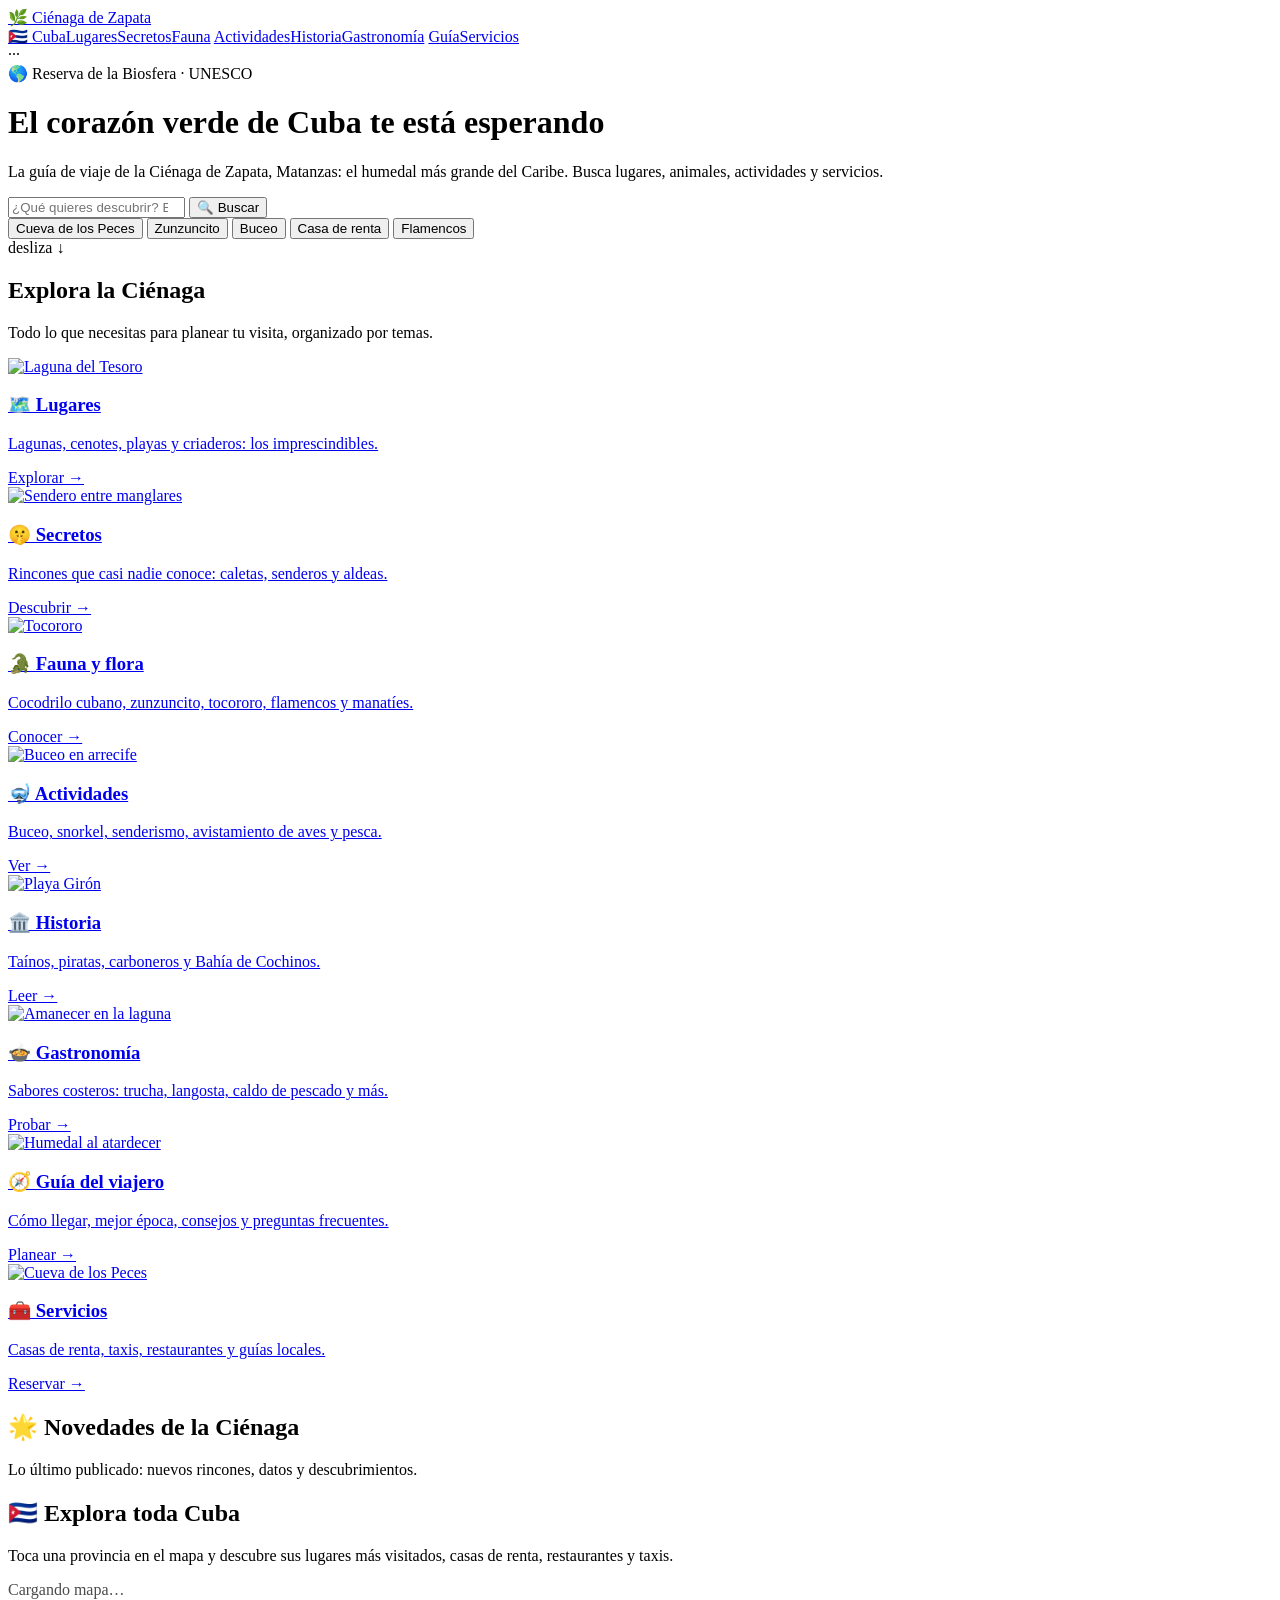
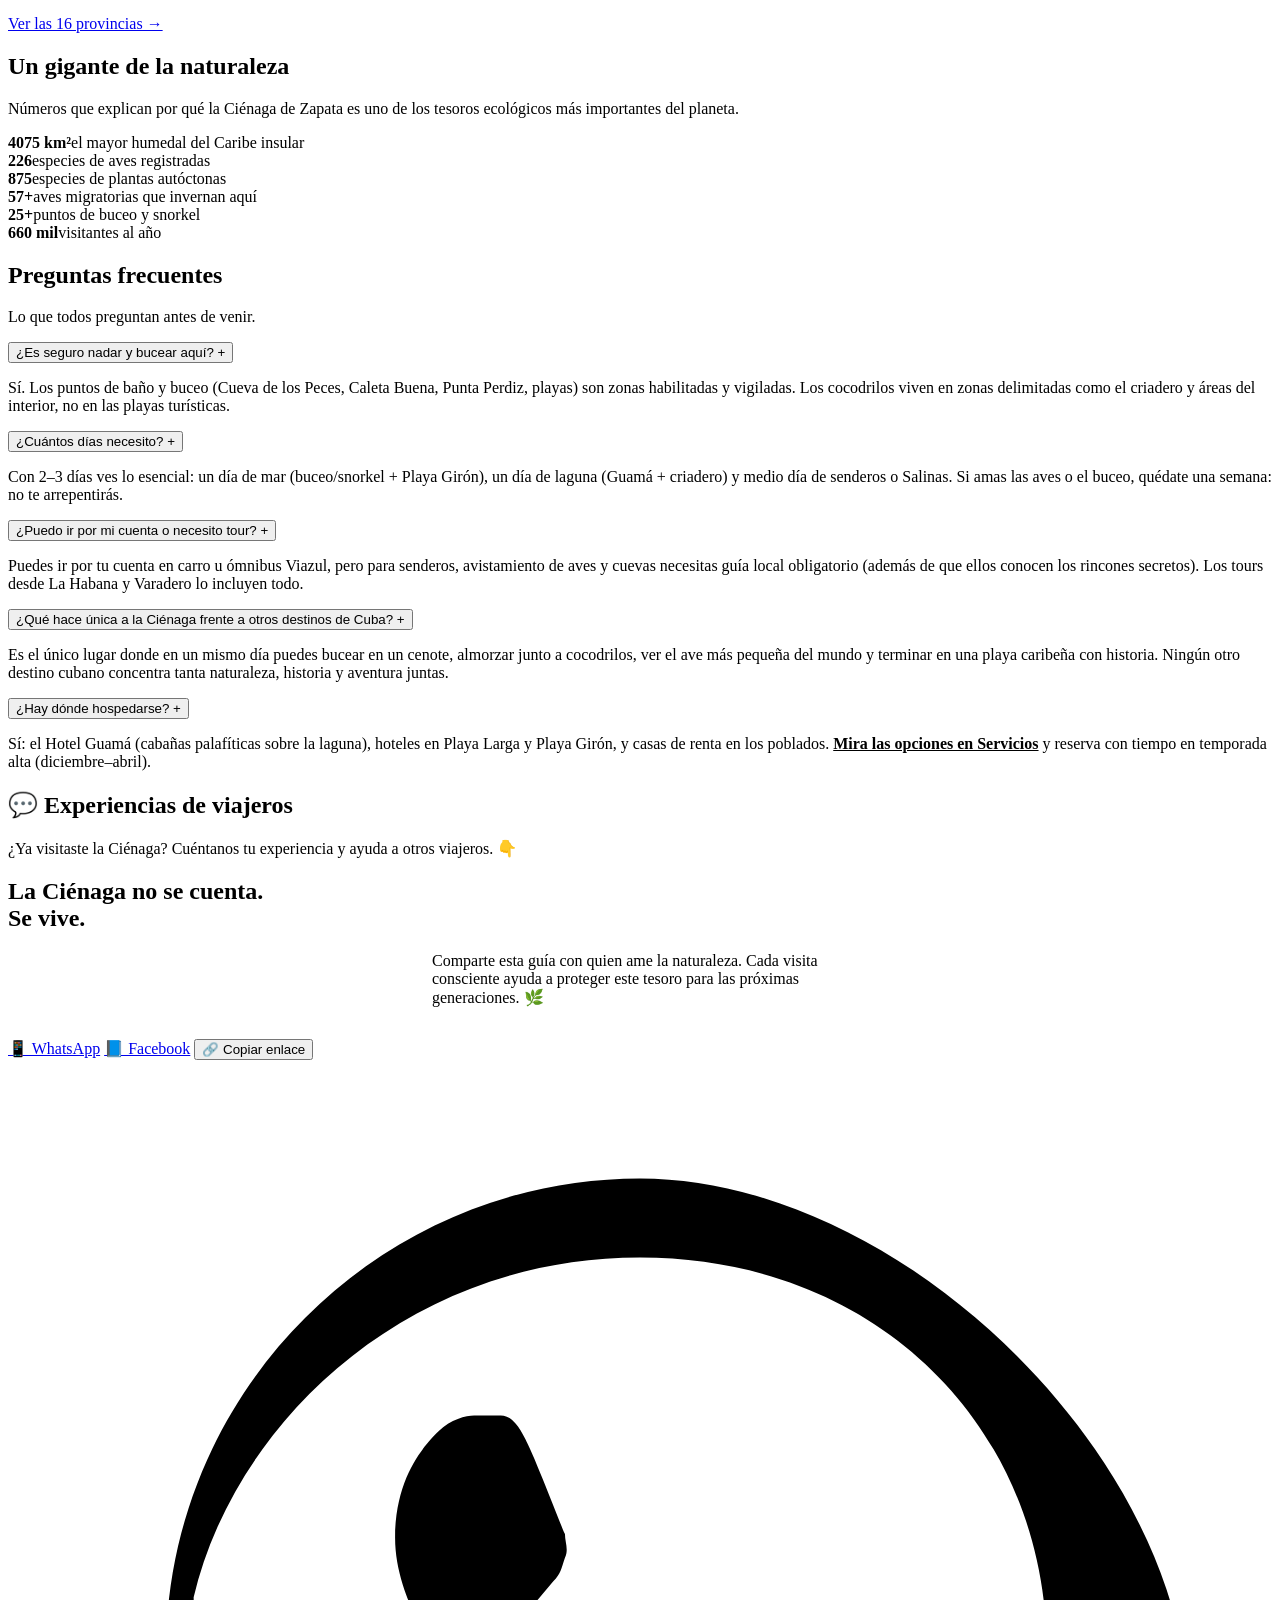
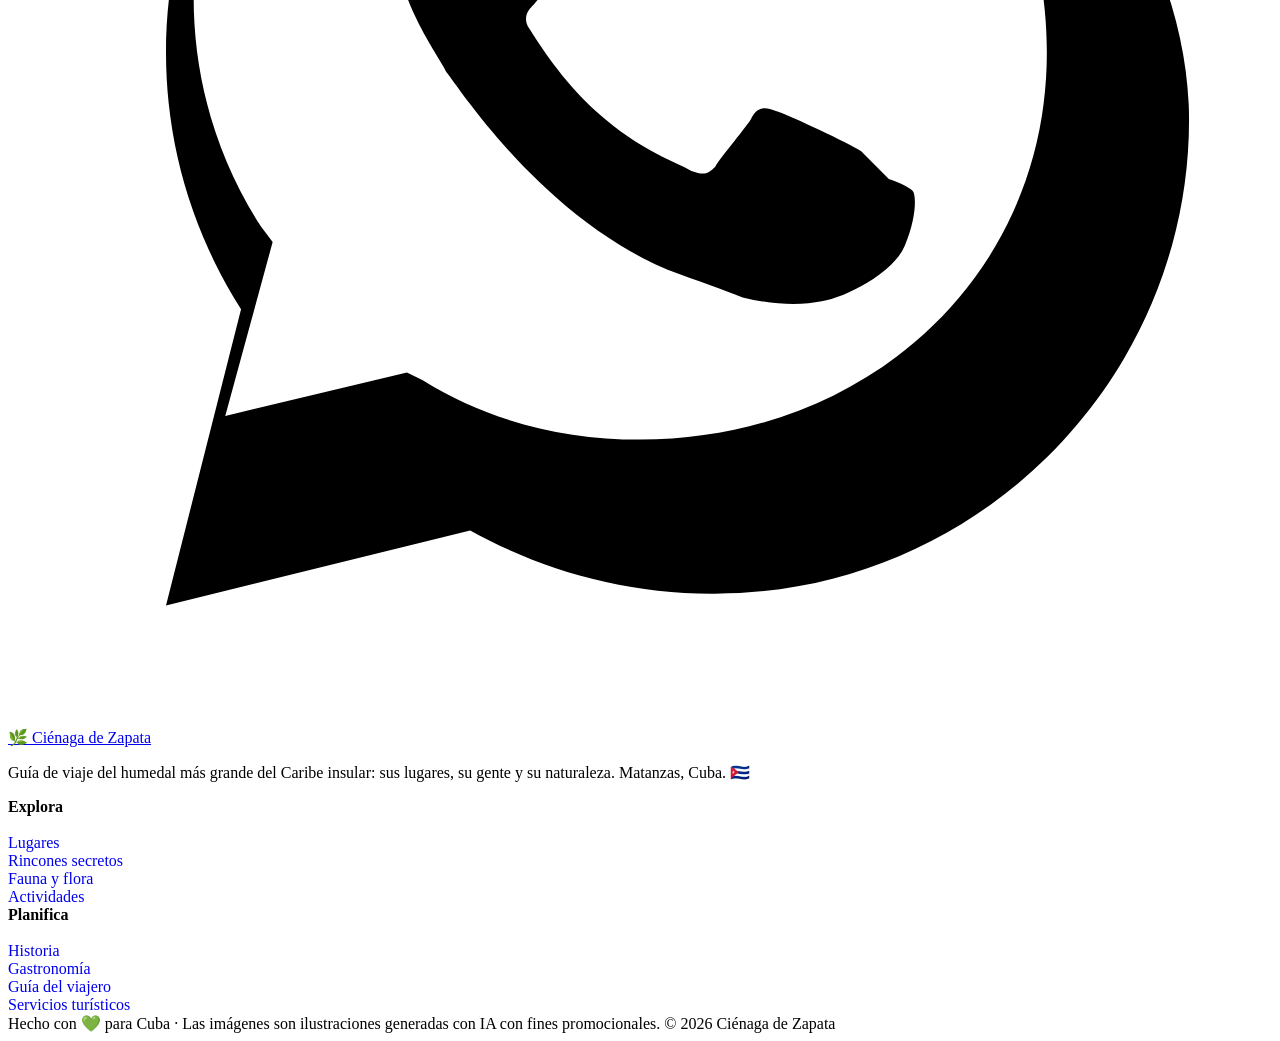
==== index.html @ f7661b3e "Favicon del sitio" ====
<!DOCTYPE html>
<html lang="es">
<head>
<meta charset="UTF-8">
<meta name="viewport" content="width=device-width, initial-scale=1.0">
<title>Ciénaga de Zapata · El corazón verde de Cuba</title>
<meta name="description" content="Guía de viaje de la Ciénaga de Zapata en Matanzas, Cuba: el humedal más grande del Caribe. Lugares, secretos, fauna, actividades, historia, gastronomía y servicios turísticos.">
<meta property="og:title" content="Ciénaga de Zapata · El corazón verde de Cuba 🌿">
<meta property="og:description" content="El humedal más grande del Caribe te espera: cenotes cristalinos, cocodrilos, el ave más pequeña del mundo y rincones que casi nadie conoce.">
<meta property="og:image" content="https://roygarcialeonardo.github.io/cienaga-de-zapata/img/hero-humedal.webp">
<meta property="og:url" content="https://roygarcialeonardo.github.io/cienaga-de-zapata/">
<meta property="og:type" content="website">
<meta name="twitter:card" content="summary_large_image">
<script type="application/ld+json">
{"@context":"https://schema.org","@type":"TouristDestination","name":"Ciénaga de Zapata","description":"El humedal más grande del Caribe insular, Reserva de la Biosfera UNESCO en Matanzas, Cuba.","address":{"@type":"PostalAddress","addressRegion":"Matanzas","addressCountry":"CU"}}
</script>
<link rel="preconnect" href="https://fonts.googleapis.com">
<link rel="preconnect" href="https://fonts.gstatic.com" crossorigin>
<link href="https://fonts.googleapis.com/css2?family=Bricolage+Grotesque:opsz,wght@12..96,300..800&family=Outfit:wght@300..800&display=swap" rel="stylesheet">
<link rel="stylesheet" href="estilos.css">
<link rel="manifest" href="manifest.json">
<meta name="theme-color" content="#00aa6c">
<link rel="apple-touch-icon" href="img/apple-touch-icon.png">

<link rel="icon" type="image/svg+xml" href="favicon.svg">
</head>
<body>
<nav>
  <div class="nav-in">
    <a class="logo" href="#inicio"><span class="mark">🌿</span> Ciénaga de Zapata</a>
    <div class="nav-links">
      <a href="provincias.html">🇨🇺 Cuba</a><a href="lugares.html">Lugares</a><a href="secretos.html">Secretos</a><a href="fauna-flora.html">Fauna</a>
      <a href="actividades.html">Actividades</a><a href="historia.html">Historia</a><a href="gastronomia.html">Gastronomía</a>
      <a href="guia.html">Guía</a><a href="servicios.html">Servicios</a>
    </div>
    <span id="connBadge" class="conn-badge" title="Estado de la conexión"><span id="connDot" class="conn-dot"></span><span id="connText">···</span></span>
  </div>
</nav>

<header class="hero" id="inicio">
  <div class="wrap hero-in">
    <span class="kicker rv">🌎 Reserva de la Biosfera · UNESCO</span>
    <h1 class="rv rv-d1">El corazón <span class="grad">verde</span> de Cuba te está esperando</h1>
    <p class="lead rv rv-d2">La guía de viaje de la Ciénaga de Zapata, Matanzas: el humedal más grande del Caribe. Busca lugares, animales, actividades y servicios.</p>
    <div class="home-buscar rv rv-d3">
      <input type="search" id="homeBuscar" placeholder="¿Qué quieres descubrir? Ej: cocodrilo, buceo, casa de renta…" aria-label="Buscar en la guía">
      <button type="button" id="homeBuscarBtn">🔍 Buscar</button>
    </div>
    <div class="home-hints rv rv-d3">
      <button type="button">Cueva de los Peces</button>
      <button type="button">Zunzuncito</button>
      <button type="button">Buceo</button>
      <button type="button">Casa de renta</button>
      <button type="button">Flamencos</button>
    </div>
    <div id="homeResultados"></div>
  </div>
  <span class="scroll-hint">desliza ↓</span>
</header>

<section class="categorias" id="explora">
  <div class="wrap">
    <h2 class="sec-title rv">Explora la <span class="grad">Ciénaga</span></h2>
    <p class="sec-sub rv">Todo lo que necesitas para planear tu visita, organizado por temas.</p>
    <div class="cat-grid">
      <a class="cat-card rv" href="lugares.html">
        <div class="ph"><img src="img/laguna-guama.webp" alt="Laguna del Tesoro" loading="lazy"></div>
        <div class="body"><h3>🗺️ Lugares</h3><p>Lagunas, cenotes, playas y criaderos: los imprescindibles.</p><span class="ver">Explorar →</span></div></a>
      <a class="cat-card rv rv-d1" href="secretos.html">
        <div class="ph"><img src="img/sendero-manglar.webp" alt="Sendero entre manglares" loading="lazy"></div>
        <div class="body"><h3>🤫 Secretos</h3><p>Rincones que casi nadie conoce: caletas, senderos y aldeas.</p><span class="ver">Descubrir →</span></div></a>
      <a class="cat-card rv rv-d2" href="fauna-flora.html">
        <div class="ph"><img src="img/tocororo.webp" alt="Tocororo" loading="lazy"></div>
        <div class="body"><h3>🐊 Fauna y flora</h3><p>Cocodrilo cubano, zunzuncito, tocororo, flamencos y manatíes.</p><span class="ver">Conocer →</span></div></a>
      <a class="cat-card rv" href="actividades.html">
        <div class="ph"><img src="img/buceo-arrecife.webp" alt="Buceo en arrecife" loading="lazy"></div>
        <div class="body"><h3>🤿 Actividades</h3><p>Buceo, snorkel, senderismo, avistamiento de aves y pesca.</p><span class="ver">Ver →</span></div></a>
      <a class="cat-card rv rv-d1" href="historia.html">
        <div class="ph"><img src="img/playa-giron.webp" alt="Playa Girón" loading="lazy"></div>
        <div class="body"><h3>🏛️ Historia</h3><p>Taínos, piratas, carboneros y Bahía de Cochinos.</p><span class="ver">Leer →</span></div></a>
      <a class="cat-card rv rv-d2" href="gastronomia.html">
        <div class="ph"><img src="img/amanecer-laguna.webp" alt="Amanecer en la laguna" loading="lazy"></div>
        <div class="body"><h3>🍲 Gastronomía</h3><p>Sabores costeros: trucha, langosta, caldo de pescado y más.</p><span class="ver">Probar →</span></div></a>
      <a class="cat-card rv" href="guia.html">
        <div class="ph"><img src="img/hero-humedal.webp" alt="Humedal al atardecer" loading="lazy"></div>
        <div class="body"><h3>🧭 Guía del viajero</h3><p>Cómo llegar, mejor época, consejos y preguntas frecuentes.</p><span class="ver">Planear →</span></div></a>
      <a class="cat-card rv rv-d1" href="servicios.html">
        <div class="ph"><img src="img/cueva-peces.webp" alt="Cueva de los Peces" loading="lazy"></div>
        <div class="body"><h3>🧰 Servicios</h3><p>Casas de renta, taxis, restaurantes y guías locales.</p><span class="ver">Reservar →</span></div></a>
    </div>
  </div>
</section>

<section class="novedades">
  <div class="wrap">
    <h2 class="sec-title rv">🌟 <span class="grad">Novedades</span> de la Ciénaga</h2>
    <p class="sec-sub rv">Lo último publicado: nuevos rincones, datos y descubrimientos.</p>
    <div class="nov-grid cards" id="novedades"></div>
  </div>
</section>

<section class="home-cuba">
  <div class="wrap">
    <h2 class="sec-title rv">🇨🇺 Explora <span class="grad">toda Cuba</span></h2>
    <p class="sec-sub rv">Toca una provincia en el mapa y descubre sus lugares más visitados, casas de renta, restaurantes y taxis.</p>
    <div id="homeMapaCuba" class="cuba-mapa rv" role="img" aria-label="Mapa interactivo de Cuba"><p style="opacity:.7">Cargando mapa…</p></div>
    <div class="home-cuba-cta rv"><a class="btn btn-sol" href="provincias.html">Ver las 16 provincias →</a></div>
  </div>
</section>

<section class="stats">
  <div class="wrap">
    <h2 class="sec-title rv">Un gigante <span class="grad">de la naturaleza</span></h2>
    <p class="sec-sub rv">Números que explican por qué la Ciénaga de Zapata es uno de los tesoros ecológicos más importantes del planeta.</p>
    <div class="grid-stats">
      <div class="stat rv"><b><span class="count" data-to="4500">0</span> km²</b><span>el mayor humedal del Caribe insular</span></div>
      <div class="stat rv rv-d1"><b><span class="count" data-to="258">0</span></b><span>especies de aves registradas</span></div>
      <div class="stat rv rv-d2"><b><span class="count" data-to="1000">0</span></b><span>especies de plantas autóctonas</span></div>
      <div class="stat rv rv-d3"><b><span class="count" data-to="65">0</span>+</b><span>aves migratorias que invernan aquí</span></div>
      <div class="stat rv"><b><span class="count" data-to="30">0</span>+</b><span>puntos de buceo y snorkel</span></div>
      <div class="stat rv rv-d1"><b><span class="count" data-to="800">0</span> mil</b><span>visitantes al año</span></div>
    </div>
  </div>
</section>

<section class="faq">
  <div class="wrap">
    <h2 class="sec-title rv">Preguntas <span class="grad">frecuentes</span></h2>
    <p class="sec-sub rv">Lo que todos preguntan antes de venir.</p>
    <div class="faq-item rv"><button class="faq-q">¿Es seguro nadar y bucear aquí? <span class="plus">+</span></button>
      <div class="faq-a"><p>Sí. Los puntos de baño y buceo (Cueva de los Peces, Caleta Buena, Punta Perdiz, playas) son zonas habilitadas y vigiladas. Los cocodrilos viven en zonas delimitadas como el criadero y áreas del interior, no en las playas turísticas.</p></div></div>
    <div class="faq-item rv"><button class="faq-q">¿Cuántos días necesito? <span class="plus">+</span></button>
      <div class="faq-a"><p>Con 2–3 días ves lo esencial: un día de mar (buceo/snorkel + Playa Girón), un día de laguna (Guamá + criadero) y medio día de senderos o Salinas. Si amas las aves o el buceo, quédate una semana: no te arrepentirás.</p></div></div>
    <div class="faq-item rv"><button class="faq-q">¿Puedo ir por mi cuenta o necesito tour? <span class="plus">+</span></button>
      <div class="faq-a"><p>Puedes ir por tu cuenta en carro u ómnibus Viazul, pero para senderos, avistamiento de aves y cuevas necesitas guía local obligatorio (además de que ellos conocen los rincones secretos). Los tours desde La Habana y Varadero lo incluyen todo.</p></div></div>
    <div class="faq-item rv"><button class="faq-q">¿Qué hace única a la Ciénaga frente a otros destinos de Cuba? <span class="plus">+</span></button>
      <div class="faq-a"><p>Es el único lugar donde en un mismo día puedes bucear en un cenote, almorzar junto a cocodrilos, ver el ave más pequeña del mundo y terminar en una playa caribeña con historia. Ningún otro destino cubano concentra tanta naturaleza, historia y aventura juntas.</p></div></div>
    <div class="faq-item rv"><button class="faq-q">¿Hay dónde hospedarse? <span class="plus">+</span></button>
      <div class="faq-a"><p>Sí: el Hotel Guamá (cabañas palafíticas sobre la laguna), hoteles en Playa Larga y Playa Girón, y casas de renta en los poblados. <a href="servicios.html" style="color:var(--verde-d);font-weight:700">Mira las opciones en Servicios</a> y reserva con tiempo en temporada alta (diciembre–abril).</p></div></div>
  </div>
</section>

<section class="experiencias" id="experiencias">
  <div class="wrap">
    <h2 class="sec-title rv">💬 Experiencias de <span class="grad">viajeros</span></h2>
    <p class="sec-sub rv">¿Ya visitaste la Ciénaga? Cuéntanos tu experiencia y ayuda a otros viajeros. 👇</p>
    <div id="comments" class="rv"></div>
  </div>
</section>

<section class="cta-final">
  <div class="wrap">
    <h2 class="big rv">La Ciénaga no se cuenta.<br><span class="grad">Se vive.</span></h2>
    <p class="rv" style="color:var(--muted);max-width:52ch;margin:0 auto 2rem">Comparte esta guía con quien ame la naturaleza. Cada visita consciente ayuda a proteger este tesoro para las próximas generaciones. 🌿</p>
    <div class="share-row rv">
      <a class="share-btn share-wa" href="https://wa.me/?text=%F0%9F%8C%BF%20Descubre%20la%20Ci%C3%A9naga%20de%20Zapata%2C%20el%20coraz%C3%B3n%20verde%20de%20Cuba%3A%20https%3A%2F%2Froygarcialeonardo.github.io%2Fcienaga-de-zapata%2F" target="_blank" rel="noopener">📱 WhatsApp</a>
      <a class="share-btn share-fb" href="https://www.facebook.com/sharer/sharer.php?u=https%3A%2F%2Froygarcialeonardo.github.io%2Fcienaga-de-zapata%2F" target="_blank" rel="noopener">📘 Facebook</a>
      <button class="share-btn share-copy" id="copyLink">🔗 Copiar enlace</button>
    </div>
  </div>
</section>

<a class="wa-float" href="https://wa.me/?text=%F0%9F%8C%BF%20Descubre%20la%20Ci%C3%A9naga%20de%20Zapata%2C%20el%20coraz%C3%B3n%20verde%20de%20Cuba%3A%20https%3A%2F%2Froygarcialeonardo.github.io%2Fcienaga-de-zapata%2F" target="_blank" rel="noopener" title="Compartir por WhatsApp" aria-label="Compartir por WhatsApp">
<svg viewBox="0 0 32 32"><path d="M16 3C9.4 3 4 8.4 4 15c0 2.4.7 4.6 1.9 6.5L4 29l7.7-1.9c1.8 1 3.9 1.6 6.1 1.6h.1c6.6 0 12-5.4 12-12S22.6 3 16 3zm0 21.8c-2 0-3.9-.5-5.5-1.5l-.4-.2-4.6 1.1 1.2-4.4-.3-.4c-1.1-1.7-1.7-3.7-1.7-5.8C5.7 9.3 10 5 16 5s10.3 4.3 10.3 10c0 5.7-4.6 9.8-10.3 9.8zm5.6-7.3c-.3-.2-1.8-.9-2.1-1-.3-.1-.5-.2-.7.2-.2.3-.8 1-.9 1.2-.2.2-.3.2-.6.1-.3-.2-1.3-.5-2.4-1.5-.9-.8-1.5-1.8-1.7-2.1-.2-.3 0-.5.1-.6l.5-.6c.2-.2.2-.3.3-.6.1-.2 0-.4 0-.6-.1-.2-.7-1.8-1-2.4-.3-.6-.5-.6-.7-.6h-.6c-.2 0-.6.1-.9.4-.3.3-1.1 1.1-1.1 2.7s1.2 3.1 1.3 3.4c.2.2 2.3 3.6 5.6 5 .8.3 1.4.5 1.9.7.8.2 1.5.2 2 .1.6-.1 1.8-.7 2.1-1.4.3-.7.3-1.3.2-1.4-.1-.1-.3-.2-.6-.3z"/></svg></a>

<footer>
  <div class="wrap">
    <div class="foot-grid">
      <div><a class="logo" href="#inicio"><span class="mark">🌿</span> Ciénaga de Zapata</a>
        <p class="nota">Guía de viaje del humedal más grande del Caribe insular: sus lugares, su gente y su naturaleza. Matanzas, Cuba. 🇨🇺</p></div>
      <div><b>Explora</b><br><br>
        <a href="lugares.html" style="text-decoration:none">Lugares</a><br>
        <a href="secretos.html" style="text-decoration:none">Rincones secretos</a><br>
        <a href="fauna-flora.html" style="text-decoration:none">Fauna y flora</a><br>
        <a href="actividades.html" style="text-decoration:none">Actividades</a></div>
      <div><b>Planifica</b><br><br>
        <a href="historia.html" style="text-decoration:none">Historia</a><br>
        <a href="gastronomia.html" style="text-decoration:none">Gastronomía</a><br>
        <a href="guia.html" style="text-decoration:none">Guía del viajero</a><br>
        <a href="servicios.html" style="text-decoration:none">Servicios turísticos</a></div>
    </div>
    <div class="foot-bottom">
      <span>Hecho con 💚 para Cuba · Las imágenes son ilustraciones generadas con IA con fines promocionales.</span>
      <span>© 2026 Ciénaga de Zapata</span>
    </div>
  </div>
</footer>

<script src="config.js"></script>
<script src="sitio.js"></script>
<script src="mapas.js"></script>
<script src="cuba.js"></script>
<script src="comments.js"></script>
<script src="admin.js"></script>
<script>
// Reveal on scroll
const io=new IntersectionObserver(es=>es.forEach(e=>{if(e.isIntersecting){e.target.classList.add('vis');io.unobserve(e.target)}}),{threshold:.12});
document.querySelectorAll('.rv').forEach(el=>io.observe(el));
// Animated counters
const cio=new IntersectionObserver(es=>es.forEach(e=>{
  if(!e.isIntersecting)return;cio.unobserve(e.target);
  const el=e.target,to=+el.dataset.to,t0=performance.now(),dur=1600;
  (function tick(t){const p=Math.min((t-t0)/dur,1),v=Math.round(to*(1-Math.pow(1-p,3)));
    el.textContent=v.toLocaleString('es');if(p<1)requestAnimationFrame(tick)})(t0);
}),{threshold:.4});
document.querySelectorAll('.count').forEach(el=>cio.observe(el));
// FAQ accordion
document.querySelectorAll('.faq-q').forEach(q=>q.addEventListener('click',()=>{
  const item=q.parentElement,a=item.querySelector('.faq-a'),open=item.classList.contains('open');
  document.querySelectorAll('.faq-item.open').forEach(i=>{i.classList.remove('open');i.querySelector('.faq-a').style.maxHeight=null});
  if(!open){item.classList.add('open');a.style.maxHeight=a.scrollHeight+'px'}
}));
// Copy link
const cp=document.getElementById('copyLink');
if(cp)cp.addEventListener('click',async()=>{
  try{await navigator.clipboard.writeText(location.href);cp.textContent='✅ ¡Enlace copiado!'}
  catch(e){cp.textContent='🔗 '+location.href}
  setTimeout(()=>cp.textContent='🔗 Copiar enlace',2200);
});
</script>
</body>
</html>
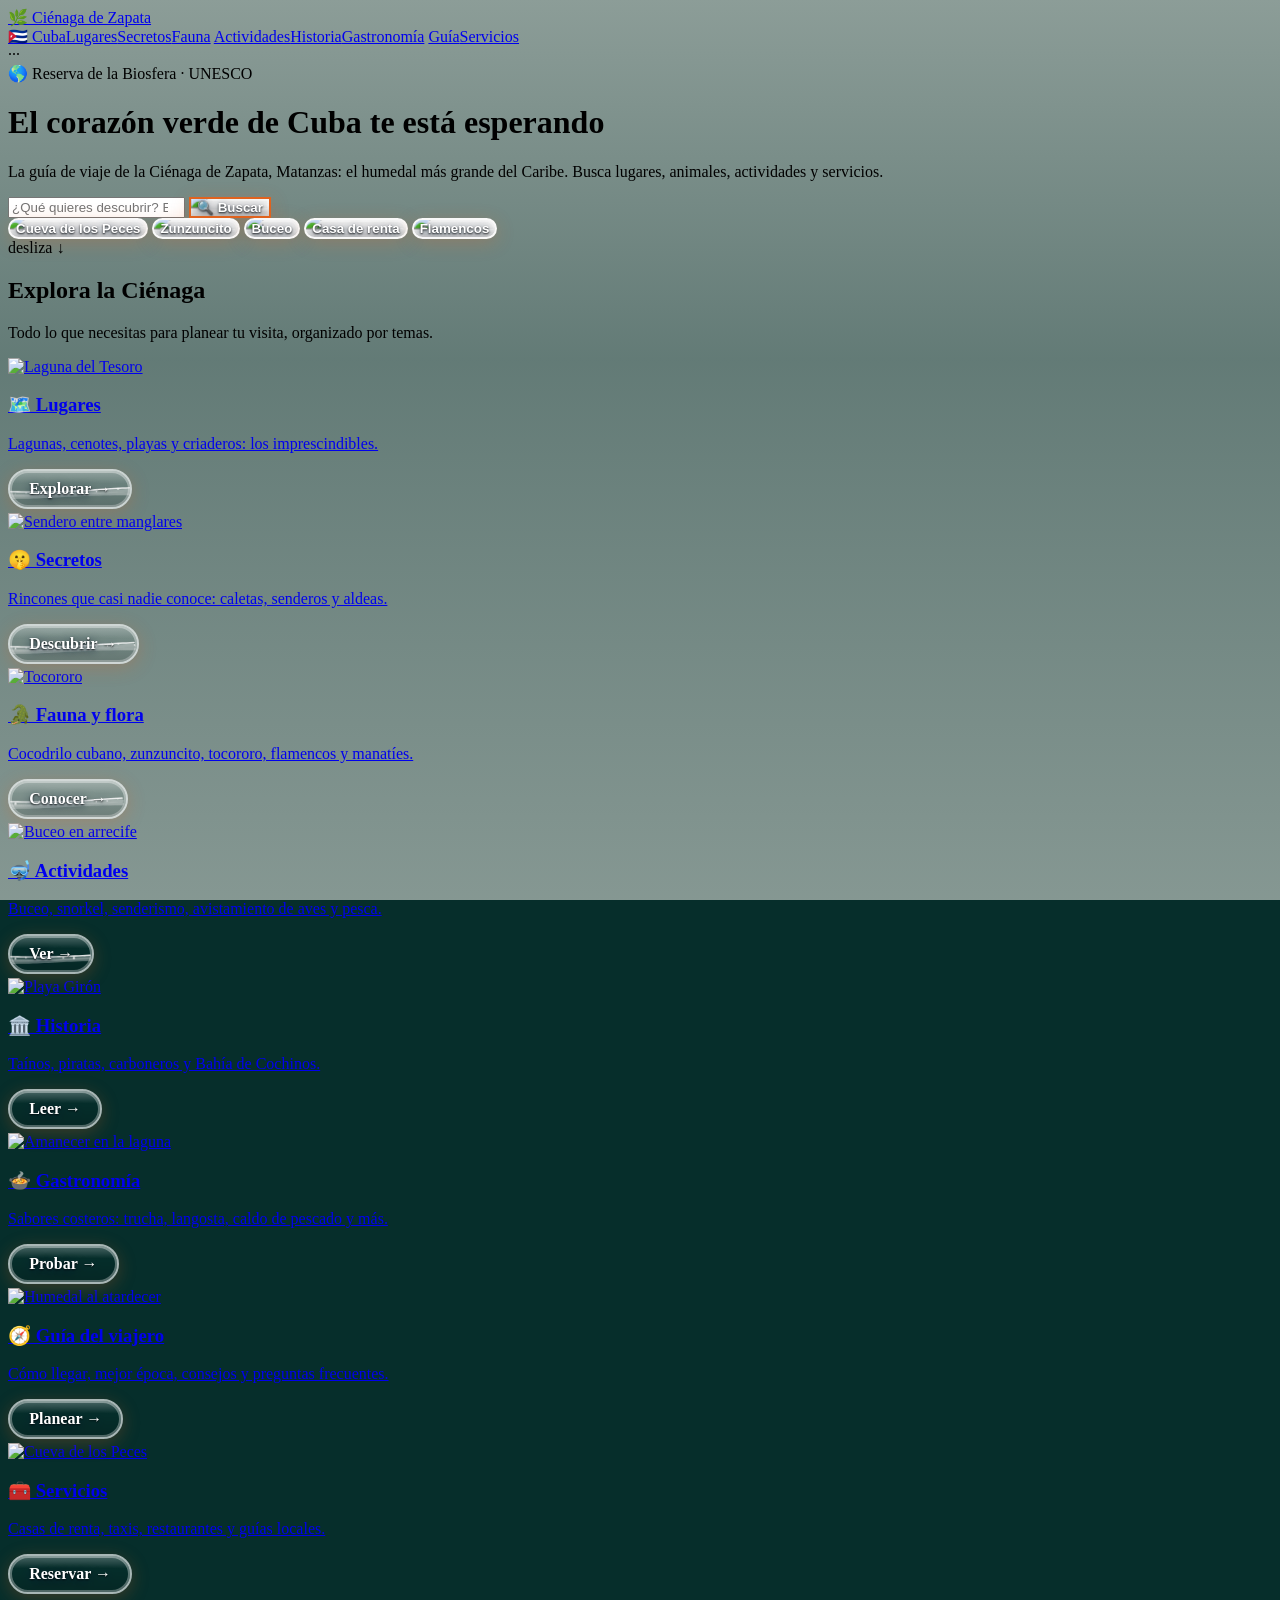
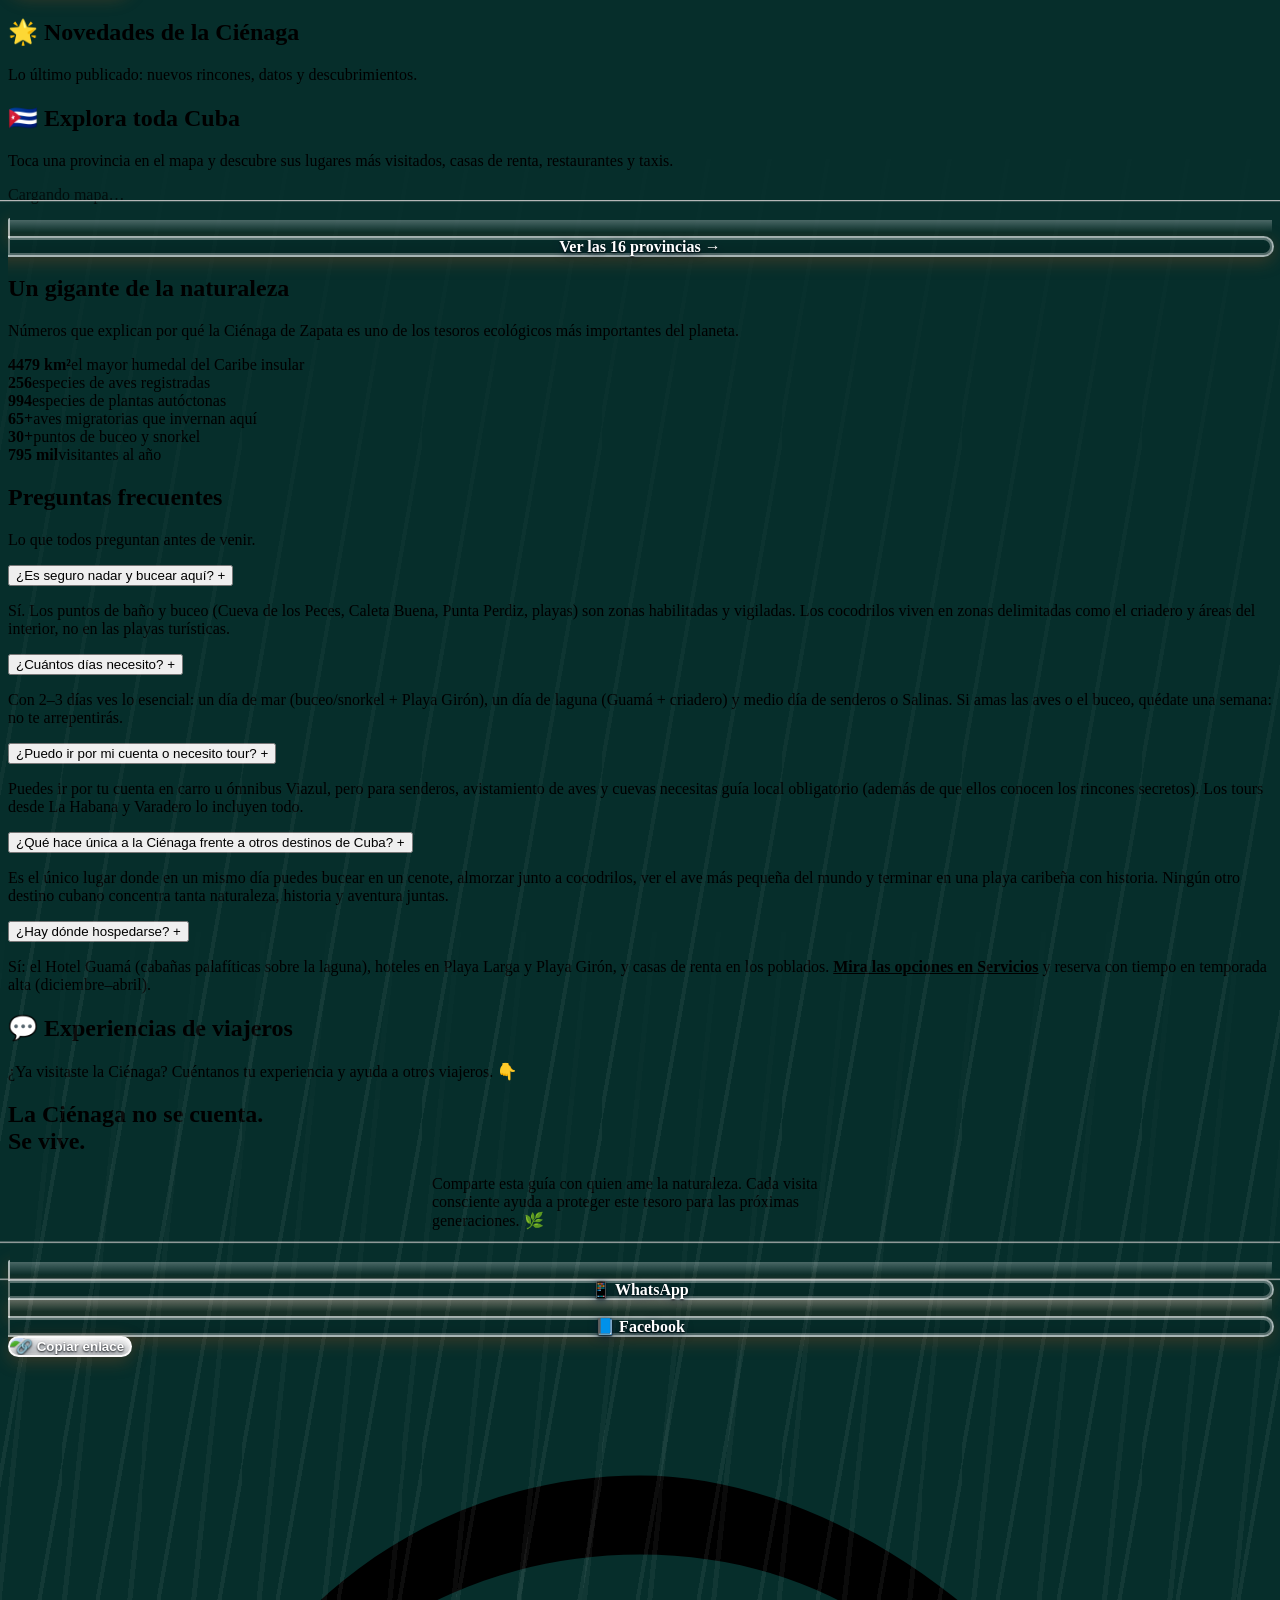
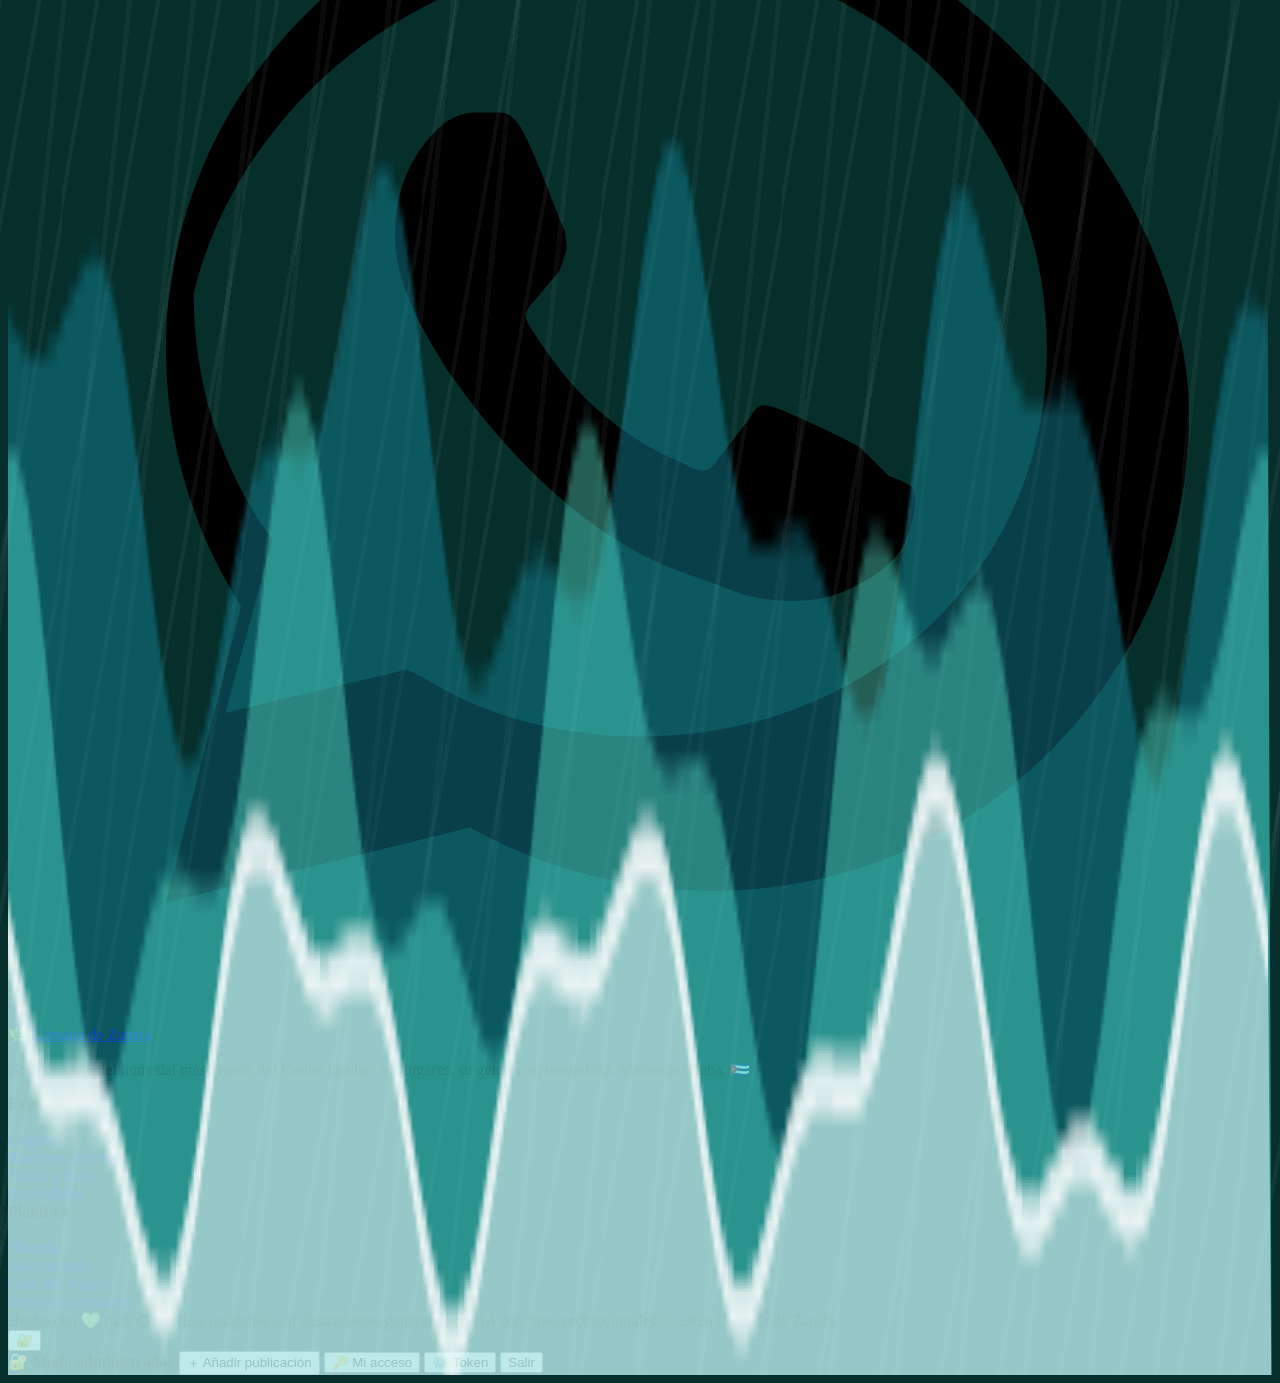
==== commit 1e53aff0: "Add files via upload" ====
--- a/index.html
+++ b/index.html
@@ -18,6 +18,7 @@
 <link rel="preconnect" href="https://fonts.gstatic.com" crossorigin>
 <link href="https://fonts.googleapis.com/css2?family=Bricolage+Grotesque:opsz,wght@12..96,300..800&family=Outfit:wght@300..800&display=swap" rel="stylesheet">
 <link rel="stylesheet" href="estilos.css">
+<link rel="stylesheet" href="playa.css">
 <link rel="manifest" href="manifest.json">
 <meta name="theme-color" content="#00aa6c">
 <link rel="apple-touch-icon" href="img/apple-touch-icon.png">
@@ -218,5 +219,6 @@
   setTimeout(()=>cp.textContent='🔗 Copiar enlace',2200);
 });
 </script>
+<script src="playa.js" defer></script>
 </body>
 </html>
--- a/playa.css
+++ b/playa.css
@@ -0,0 +1,48 @@
+/* ===== Playa viva (Ciénaga de Zapata) · video de fondo + olas del hero + botones mar ===== */
+/* Extraído del generador y adaptado al sitio. Respeta prefers-reduced-motion. */
+body.playa-fondo{background-color:#062e2b}
+#playaFondo{position:fixed;inset:0;z-index:-1;pointer-events:none;overflow:hidden;background:#062e2b}
+#playaFondo video{position:absolute;inset:0;width:100%;height:100%;object-fit:cover}
+#playaFondo .playa-velo{position:absolute;inset:0;background:linear-gradient(180deg,rgba(250,248,241,.55) 0%,rgba(250,248,241,.38) 40%,rgba(250,248,241,.52) 100%)}
+/* ---------- playa: olas en movimiento en el hero ---------- */
+body{position:relative}
+.playa-hero-fx{position:absolute;inset:0;width:100%;height:100%;pointer-events:none}
+
+/* ---------- el mar de la foto respira: destellos a la deriva ---------- */
+.hero .sea-shimmer{position:absolute;left:-10%;right:-10%;top:38%;bottom:0;pointer-events:none;
+  mix-blend-mode:screen;opacity:.5;background-size:180px 100%;animation:playaShimmer 7s linear infinite;
+  background-image:repeating-linear-gradient(100deg,rgba(255,255,255,0) 0 46px,rgba(255,255,255,.10) 46px 50px,rgba(255,255,255,0) 50px 60px);
+  -webkit-mask-image:linear-gradient(180deg,transparent,#000 32%);mask-image:linear-gradient(180deg,transparent,#000 32%)}
+.hero .sea-shimmer.s2{top:55%;opacity:.35;background-size:260px 100%;animation:playaShimmer2 11s linear infinite reverse;
+  background-image:repeating-linear-gradient(96deg,rgba(255,255,255,0) 0 55px,rgba(255,255,255,.12) 55px 60px,rgba(255,255,255,0) 60px 65px)}
+@keyframes playaShimmer{from{background-position-x:0}to{background-position-x:180px}}
+@keyframes playaShimmer2{from{background-position-x:0}to{background-position-x:-260px}}
+.hero .wrap{position:relative;z-index:2}
+.hero .scroll-hint{position:relative;z-index:2}
+/* ---------- botones foto-real estilo playa (todos distintos, sin deformar) ---------- */
+.sea-btn{position:relative !important;overflow:hidden !important;border:2px solid #e0631f !important;color:#fff !important;
+  box-shadow:0 4px 18px rgba(224,99,31,.25), inset 0 0 0 2px rgba(255,255,255,.35) !important;
+  transition:transform .18s ease, box-shadow .18s ease !important}
+.sea-btn:hover{transform:scale(1.03);box-shadow:0 8px 26px rgba(0,130,180,.4), inset 0 0 0 2px rgba(255,255,255,.5) !important}
+.sea-btn:active{transform:scale(.98)}
+.sea-photo{position:absolute;left:0;top:-45%;width:100%;height:190%;object-fit:cover;object-position:center 55%;
+  filter:saturate(1.15) contrast(1.05);pointer-events:none;will-change:transform}
+.sea-foam{position:absolute;inset:0;width:100%;height:100%;pointer-events:none}
+.sea-shine{position:absolute;inset:0;background:linear-gradient(180deg,rgba(255,255,255,.28),rgba(255,255,255,0) 35%,rgba(0,0,0,.14));pointer-events:none}
+.sea-label{position:relative;z-index:3;display:inline-flex;align-items:center;justify-content:center;gap:8px;width:100%;
+  font-weight:800;color:#fff;text-shadow:0 2px 10px rgba(0,30,50,.85),0 1px 2px rgba(0,0,0,.9);pointer-events:none;white-space:nowrap}
+.sea-label svg{filter:drop-shadow(0 1px 3px rgba(0,0,0,.7))}
+.link-arrow.sea-btn{border-radius:100px;padding:11px 20px;font-size:13.5px;display:inline-flex}
+.link-arrow.sea-btn i{font-style:normal;display:inline-grid;place-items:center;width:26px;height:26px;border-radius:50%;
+  background:rgba(255,255,255,.25);color:#fff;transition:.3s}
+#waBtn.sea-btn{overflow:hidden}
+.socials a.sea-btn{overflow:hidden;padding:0}
+#seaSplash{position:fixed;inset:0;width:100vw;height:100vh;z-index:250;pointer-events:none}
+/* adaptación a las píldoras del sitio */
+.btn.sea-btn,.ver.sea-btn,.home-hints button.sea-btn,.share-btn.sea-btn{border-radius:999px !important;border:2px solid rgba(255,255,255,.65) !important}
+.ver.sea-btn{padding:.55rem 1.2rem;display:inline-block}
+#seaSplash{z-index:200}
+@media (prefers-reduced-motion: reduce){
+  .hero .sea-shimmer{animation:none}
+  .sea-btn:hover{transform:none}
+}
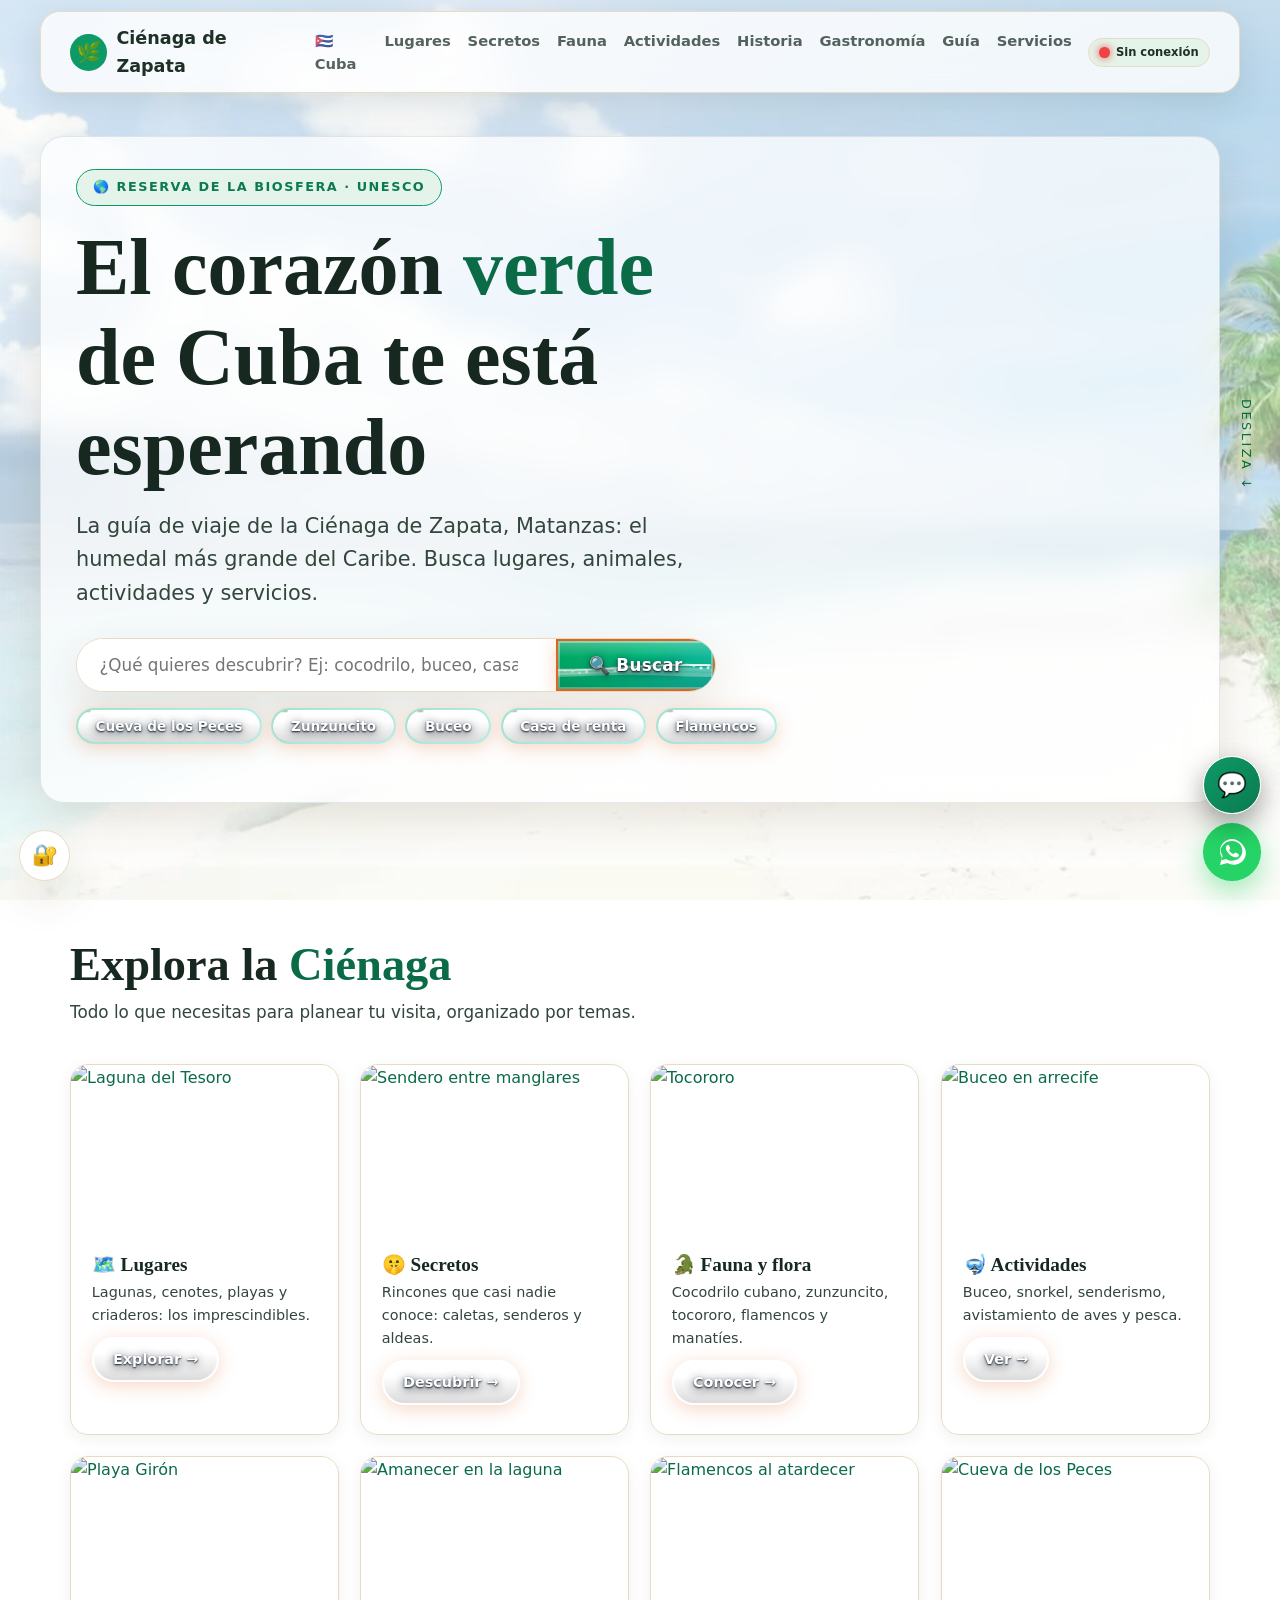
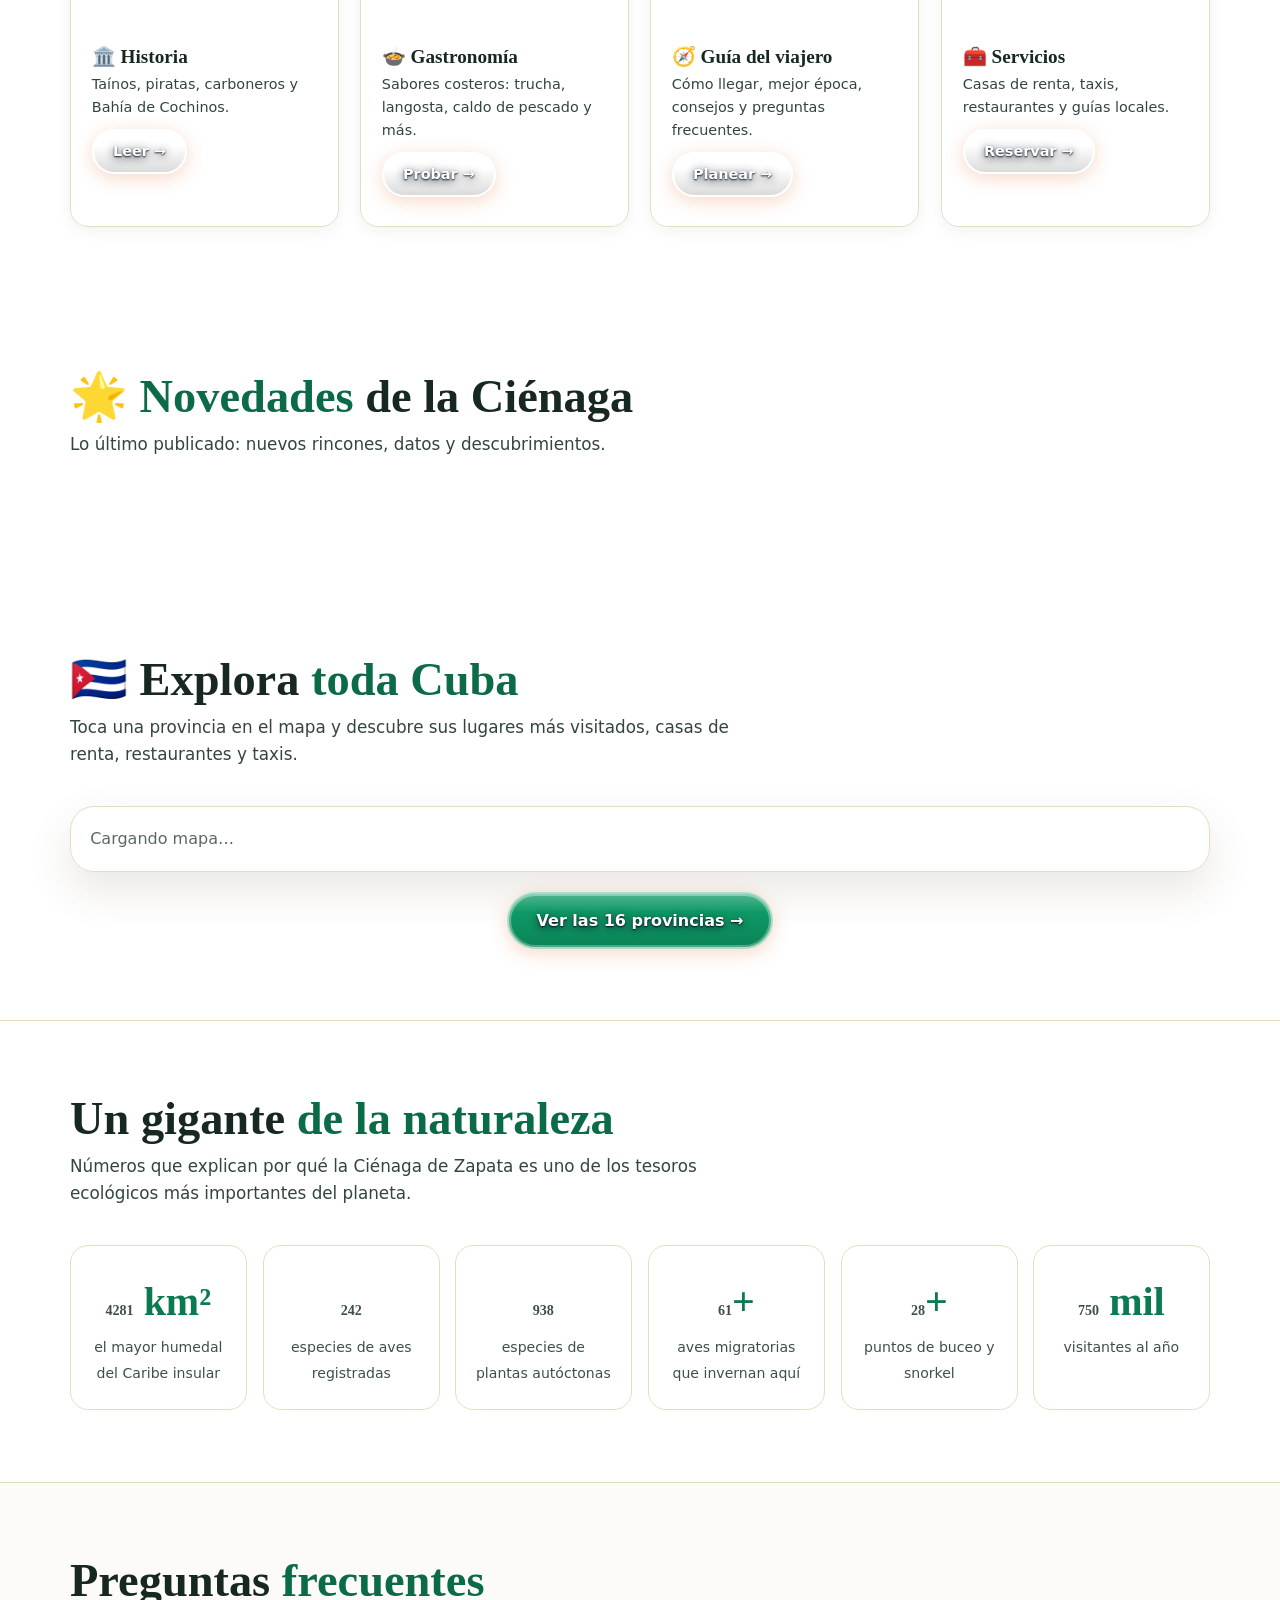
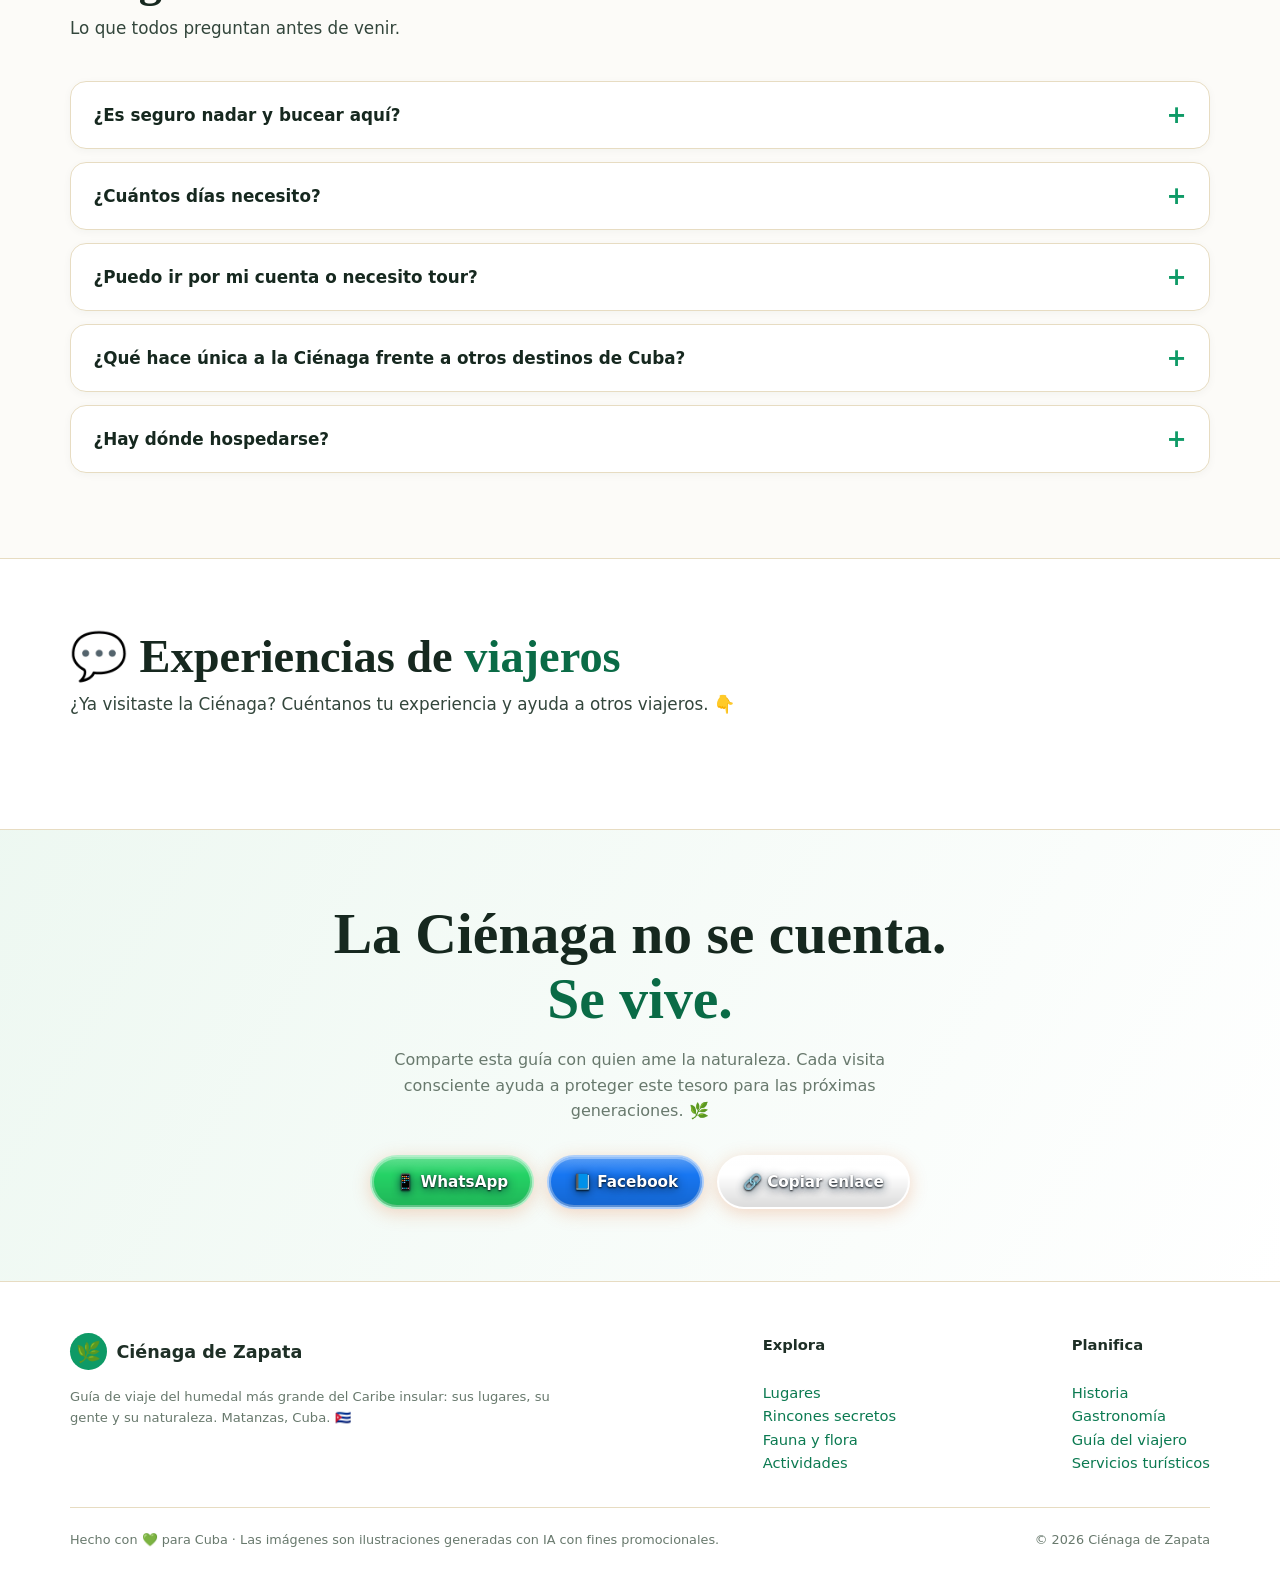
==== commit 9e348c89: "12" ====
--- a/index.html
+++ b/index.html
@@ -83,7 +83,7 @@
         <div class="ph"><img src="img/amanecer-laguna.webp" alt="Amanecer en la laguna" loading="lazy"></div>
         <div class="body"><h3>🍲 Gastronomía</h3><p>Sabores costeros: trucha, langosta, caldo de pescado y más.</p><span class="ver">Probar →</span></div></a>
       <a class="cat-card rv" href="guia.html">
-        <div class="ph"><img src="img/hero-humedal.webp" alt="Humedal al atardecer" loading="lazy"></div>
+        <div class="ph"><img src="img/flamencos-salinas.webp" alt="Flamencos al atardecer" loading="lazy"></div>
         <div class="body"><h3>🧭 Guía del viajero</h3><p>Cómo llegar, mejor época, consejos y preguntas frecuentes.</p><span class="ver">Planear →</span></div></a>
       <a class="cat-card rv rv-d1" href="servicios.html">
         <div class="ph"><img src="img/cueva-peces.webp" alt="Cueva de los Peces" loading="lazy"></div>
--- a/estilos.css
+++ b/estilos.css
@@ -0,0 +1,968 @@
+/* Ciénaga de Zapata · tema claro estilo guía de viajes */
+:root{
+  --verde:#00aa6c; --verde-d:#008f5b; --verde-claro:#e7f7f0;
+  --tinta:#12291f; --muted:#5c7166; --bg:#ffffff; --crema:#faf8f1;
+  --borde:#e3eae5; --radio:18px;
+  --sombra:0 10px 30px rgba(18,41,31,.08);
+  --sombra-lg:0 18px 44px rgba(18,41,31,.13);
+}
+*{margin:0;padding:0;box-sizing:border-box}
+html{scroll-behavior:smooth}
+body{font-family:'Outfit',system-ui,sans-serif;background:var(--bg);color:var(--tinta);line-height:1.6;overflow-x:hidden}
+h1,h2,h3{font-family:'Bricolage Grotesque','Outfit',sans-serif;line-height:1.12;letter-spacing:-.01em}
+img{max-width:100%;display:block;height:auto}
+a{color:inherit}
+p,h1,h2,h3,li{overflow-wrap:break-word}
+.wrap{max-width:1180px;margin:0 auto;padding:0 1.25rem}
+section{padding:4.5rem 0;position:relative}
+.sec-title{font-size:clamp(1.9rem,4.6vw,2.9rem);font-weight:800;margin-bottom:.5rem;color:var(--tinta)}
+.sec-title .grad{color:var(--verde-d)}
+.sec-sub{color:var(--muted);max-width:64ch;margin-bottom:2.4rem;font-size:1.05rem}
+
+/* ---------- NAV ---------- */
+nav{position:fixed;inset:0 0 auto 0;z-index:50;background:rgba(255,255,255,.95);
+  backdrop-filter:blur(12px);-webkit-backdrop-filter:blur(12px);border-bottom:1px solid var(--borde)}
+.nav-in{max-width:1180px;margin:0 auto;padding:.75rem 1.25rem;display:flex;align-items:center;gap:1rem}
+.logo{display:flex;align-items:center;gap:.6rem;font-weight:800;font-size:1.1rem;text-decoration:none;color:var(--tinta)}
+.logo .mark{width:2.3rem;height:2.3rem;border-radius:50%;display:grid;place-items:center;font-size:1.25rem;background:var(--verde);color:#fff;flex:none}
+.nav-links{margin-left:auto;display:flex;gap:1.05rem;font-weight:600;font-size:.92rem}
+.nav-links a{text-decoration:none;color:var(--tinta);opacity:.75;transition:.2s}
+.nav-links a:hover{opacity:1;color:var(--verde-d)}
+.btn{display:inline-block;text-decoration:none;font-weight:800;padding:.85rem 1.7rem;border-radius:999px;transition:.25s;border:none;cursor:pointer;font-size:1rem;font-family:inherit}
+.btn-sol{background:var(--verde);color:#fff;box-shadow:0 8px 22px rgba(0,170,108,.35)}
+.btn-sol:hover{background:var(--verde-d);transform:translateY(-2px)}
+.btn-ghost{background:#fff;color:var(--verde-d);border:1.5px solid var(--verde)}
+.btn-ghost:hover{background:var(--verde-claro)}
+@media(max-width:900px){
+  .nav-in{flex-wrap:wrap}
+  .nav-links{display:flex;margin-left:0;width:100%;overflow-x:auto;gap:.4rem;padding-bottom:.25rem;scrollbar-width:none}
+  .nav-links::-webkit-scrollbar{display:none}
+  .nav-links a{white-space:nowrap;background:var(--verde-claro);padding:.42rem .85rem;border-radius:999px;font-size:.82rem;flex:none;opacity:1}
+}
+
+/* Indicador de conexión con el CMS */
+.conn-badge{display:inline-flex;align-items:center;gap:.4rem;font-size:.72rem;font-weight:600;padding:.28rem .65rem;border-radius:999px;background:var(--verde-claro);border:1px solid var(--borde);color:var(--tinta);margin-left:auto;white-space:nowrap}
+.conn-dot{width:.65rem;height:.65rem;border-radius:50%;display:inline-block;flex:none;background:#ef4444;box-shadow:0 0 8px #ef4444}
+.conn-dot.conn-green{background:#22c55e;box-shadow:0 0 8px #22c55e}
+@media(max-width:900px){.conn-badge{font-size:.65rem;margin-left:0}}
+
+/* ---------- HERO (home) · solo video de fondo, sin imagen de banner ---------- */
+.hero{min-height:92svh;display:flex;align-items:center;padding:8.5rem 0 4rem;position:relative;
+  background:none;background-color:transparent}
+.hero::before{content:'';position:absolute;inset:0;background:linear-gradient(180deg,rgba(255,255,255,.45) 0%,rgba(255,255,255,.22) 45%,rgba(255,255,255,.45) 100%)}
+.hero-in{position:relative;z-index:2;width:100%}
+.kicker{display:inline-flex;align-items:center;gap:.5rem;background:var(--verde-claro);border:1px solid var(--verde);
+  color:var(--verde-d);font-weight:700;font-size:.8rem;letter-spacing:.12em;text-transform:uppercase;padding:.45rem 1rem;border-radius:999px;margin-bottom:1.1rem}
+.hero h1{font-size:clamp(2.4rem,7vw,5rem);font-weight:800;color:var(--tinta);max-width:16ch}
+.hero h1 .grad{color:var(--verde-d)}
+.hero p.lead{font-size:clamp(1.02rem,2.2vw,1.3rem);max-width:46ch;margin:1.1rem 0 0;color:var(--muted)}
+.home-buscar{display:flex;max-width:640px;background:#fff;border-radius:999px;border:1.5px solid var(--borde);
+  box-shadow:var(--sombra);overflow:hidden;margin-top:1.8rem}
+.home-buscar input{flex:1;border:none;padding:1rem 1.4rem;font-size:1.05rem;font-family:inherit;color:var(--tinta);min-width:0}
+.home-buscar input:focus{outline:none}
+.home-buscar button{background:linear-gradient(135deg,#00a35f 0%,#00b578 45%,#14b8a6 100%);color:#fff;border:none;padding:0 1.9rem;font-weight:800;cursor:pointer;font-size:1.05rem;font-family:inherit;white-space:nowrap;letter-spacing:.02em;box-shadow:inset 0 1px 0 rgba(255,255,255,.35),0 6px 18px rgba(0,170,108,.35);transition:filter .2s,box-shadow .25s;position:relative;overflow:hidden}
+.home-buscar button::after{content:"";position:absolute;top:0;left:-80%;width:45%;height:100%;background:linear-gradient(100deg,transparent,rgba(255,255,255,.55),transparent);transform:skewX(-20deg);transition:left .55s ease}
+.home-buscar button:hover{filter:brightness(1.1);box-shadow:inset 0 1px 0 rgba(255,255,255,.35),0 10px 28px rgba(0,170,108,.5)}
+.home-buscar button:hover::after{left:135%}
+.home-buscar button:active{filter:brightness(.95)}
+.home-buscar:focus-within{border-color:var(--verde);box-shadow:0 0 0 4px rgba(0,170,108,.15)}
+.home-hints{display:flex;gap:.6rem;flex-wrap:wrap;margin-top:1rem}
+.home-hints button{border:1.5px solid transparent;background:linear-gradient(#ffffff,#ffffff) padding-box,linear-gradient(135deg,#00aa6c,#2dd4bf) border-box;color:#047857;font-family:inherit;font-weight:700;
+  font-size:.85rem;padding:.5rem 1.1rem;border-radius:999px;cursor:pointer;transition:transform .22s,box-shadow .22s,color .22s;box-shadow:0 2px 10px rgba(0,170,108,.12)}
+.home-hints button:hover{background:linear-gradient(135deg,#00aa6c,#14b8a6);color:#fff;transform:translateY(-2px);box-shadow:0 8px 20px rgba(0,170,108,.35)}
+.home-hints button:active{transform:translateY(0)}
+#homeResultados{margin-top:1.6rem}
+.home-count{font-weight:700;color:var(--verde-d);margin-bottom:1rem}
+.scroll-hint{position:absolute;right:1.5rem;bottom:1.5rem;z-index:2;font-size:.8rem;letter-spacing:.2em;text-transform:uppercase;color:var(--muted);writing-mode:vertical-rl}
+@media(max-width:640px){.scroll-hint{display:none}.hero{min-height:88svh;padding:7.5rem 0 3rem}}
+
+/* ---------- TARJETAS DE CATEGORÍAS (home) ---------- */
+.categorias{background:var(--crema)}
+.cat-grid{display:grid;grid-template-columns:repeat(auto-fill,minmax(250px,1fr));gap:1.3rem}
+.cat-card{display:block;text-decoration:none;background:#fff;border:1px solid var(--borde);border-radius:var(--radio);
+  overflow:hidden;box-shadow:0 4px 16px rgba(18,41,31,.06);transition:.25s}
+.cat-card:hover{transform:translateY(-6px);box-shadow:var(--sombra-lg);border-color:var(--verde)}
+.cat-card .ph{height:170px;overflow:hidden}
+.cat-card .ph img{width:100%;height:100%;object-fit:cover;transition:transform .5s}
+.cat-card:hover .ph img{transform:scale(1.07)}
+.cat-card .body{padding:1.2rem 1.3rem 1.35rem}
+.cat-card h3{font-size:1.2rem;margin-bottom:.35rem}
+.cat-card p{font-size:.9rem;color:var(--muted)}
+.cat-card .ver{color:var(--verde-d);font-weight:800;font-size:.9rem;margin-top:.6rem;display:inline-block}
+
+/* ---------- NOVEDADES (home) ---------- */
+.nov-grid{display:grid;grid-template-columns:repeat(auto-fill,minmax(260px,1fr));gap:1.3rem}
+.cards{display:grid;grid-template-columns:repeat(auto-fill,minmax(280px,1fr));gap:1.3rem}
+.card{background:#fff;border:1px solid var(--borde);border-radius:var(--radio);overflow:hidden;
+  box-shadow:0 4px 16px rgba(18,41,31,.06);transition:.25s;display:flex;flex-direction:column;text-decoration:none;color:inherit}
+.card:hover{transform:translateY(-6px);box-shadow:var(--sombra-lg)}
+.card .ph{height:200px;overflow:hidden;position:relative;flex:none}
+.card .ph img{width:100%;height:100%;object-fit:cover;transition:transform .5s}
+.card:hover .ph img{transform:scale(1.07)}
+.card .tag{position:absolute;top:.85rem;left:.85rem;background:var(--verde);color:#fff;font-size:.72rem;font-weight:800;
+  letter-spacing:.06em;text-transform:uppercase;padding:.35rem .8rem;border-radius:999px}
+.card .body{padding:1.25rem 1.3rem;display:flex;flex-direction:column;gap:.55rem;flex:1}
+.card h3{font-size:1.2rem}
+.card p{font-size:.92rem;color:var(--muted);flex:1}
+.ver-mas{display:inline-block;margin-top:.4rem;font-weight:800;color:var(--verde-d);text-decoration:none}
+.ver-mas:hover{text-decoration:underline}
+
+/* ---------- STATS ---------- */
+.stats{background:#fff;border-top:1px solid var(--borde);border-bottom:1px solid var(--borde)}
+.grid-stats{display:grid;grid-template-columns:repeat(auto-fit,minmax(150px,1fr));gap:1rem}
+.stat{background:var(--crema);border:1px solid var(--borde);border-radius:var(--radio);padding:1.5rem 1.1rem;text-align:center;transition:.25s}
+.stat:hover{transform:translateY(-4px);border-color:var(--verde)}
+.stat b{display:block;font-family:'Bricolage Grotesque';font-size:clamp(1.8rem,3.6vw,2.5rem);color:var(--verde-d)}
+.stat span{font-size:.88rem;color:var(--muted)}
+
+/* ---------- PÁGINAS DE DETALLE (hero, migas) ---------- */
+.page-hero{background:linear-gradient(135deg,var(--verde-claro),#fff 70%);padding:7rem 0 2.8rem;border-bottom:1px solid var(--borde)}
+.crumbs{font-size:.85rem;margin-bottom:1rem;color:var(--muted)}
+.crumbs a{color:var(--verde-d);text-decoration:none;font-weight:600}
+.crumbs a:hover{text-decoration:underline}
+.page-hero h1{font-size:clamp(2rem,5.5vw,3.6rem);font-weight:800;max-width:22ch;color:var(--tinta)}
+.page-hero h1 .grad{color:var(--verde-d)}
+.page-hero .intro{color:var(--muted);max-width:64ch;margin-top:.9rem;font-size:1.08rem}
+.toc{background:var(--crema);border:1px solid var(--borde);border-radius:var(--radio);padding:1.4rem 1.7rem;margin:2.2rem 0}
+.toc b{display:block;margin-bottom:.6rem;color:var(--verde-d)}
+.toc ul{columns:2;list-style:none}
+@media(max-width:640px){.toc ul{columns:1}}
+.toc li{margin-bottom:.35rem}
+.toc a{color:var(--verde-d);text-decoration:none;font-weight:600}
+.toc a:hover{text-decoration:underline}
+.pag-nav{display:flex;justify-content:space-between;gap:1rem;margin:3rem 0 1rem;flex-wrap:wrap}
+.pag-nav a{text-decoration:none;font-weight:700;background:#fff;border:1px solid var(--borde);color:var(--tinta);
+  padding:.8rem 1.4rem;border-radius:999px;transition:.2s;box-shadow:0 2px 8px rgba(18,41,31,.05)}
+.pag-nav a:hover{border-color:var(--verde);color:var(--verde-d)}
+
+/* ---------- TARJETAS DE CONTENIDO Y SERVICIOS (patrón guía de viajes) ---------- */
+.srv-grid,.cont-grid{display:grid;grid-template-columns:repeat(auto-fill,minmax(280px,1fr));gap:1.4rem;margin:0 0 3rem}
+.srv-card,.cont-card{background:#fff;border:1px solid var(--borde);border-radius:16px;overflow:hidden;cursor:pointer;
+  transition:transform .25s,box-shadow .25s,border-color .25s;display:flex;flex-direction:column;position:relative;
+  box-shadow:0 4px 16px rgba(18,41,31,.06);text-decoration:none;color:inherit}
+.srv-card:hover,.cont-card:hover{transform:translateY(-6px);box-shadow:var(--sombra-lg);border-color:var(--verde)}
+.srv-img,.cont-img{position:relative;aspect-ratio:4/3;overflow:hidden;background:var(--verde-claro);flex:none}
+.srv-img img,.cont-img img{width:100%;height:100%;object-fit:cover;transition:transform .5s}
+.srv-card:hover .srv-img img,.cont-card:hover .cont-img img{transform:scale(1.06)}
+.srv-badge,.cont-badge{position:absolute;top:.8rem;left:.8rem;z-index:2;background:var(--verde);color:#fff;
+  font-size:.7rem;font-weight:800;letter-spacing:.06em;text-transform:uppercase;padding:.35rem .8rem;border-radius:999px}
+.srv-badge-static{position:static;display:inline-block;margin:.2rem 0 .8rem}
+.cont-seccion{position:absolute;bottom:.8rem;right:.8rem;z-index:2;background:rgba(18,41,31,.82);color:#fff;
+  font-size:.7rem;font-weight:700;padding:.3rem .75rem;border-radius:999px}
+.srv-body,.cont-body{padding:1.1rem 1.2rem 1.25rem;display:flex;flex-direction:column;gap:.35rem;flex:1}
+.srv-body h3,.cont-body h3{font-size:1.12rem;line-height:1.25;color:var(--tinta)}
+.srv-zona{font-size:.88rem;font-weight:700;color:var(--verde-d)}
+.srv-anfit{font-size:.85rem;color:var(--muted)}
+.srv-extracto,.cont-extracto{font-size:.9rem;color:var(--muted);display:-webkit-box;-webkit-line-clamp:2;
+  -webkit-box-orient:vertical;overflow:hidden;flex:1}
+.cont-ver{color:var(--verde-d);font-weight:800;font-size:.9rem;margin-top:.5rem}
+.srv-card .srv-cta{margin-top:.8rem}
+.srv-card .admin-tools,.cont-card .admin-tools{position:absolute;top:.7rem;right:.7rem;display:none;gap:.4rem;z-index:3}
+body.admin .srv-card .admin-tools,body.admin .cont-card .admin-tools{display:flex}
+
+/* Filtros y buscador de Servicios */
+.srv-filtros{margin:2.2rem 0 1.6rem;display:flex;flex-direction:column;gap:1rem}
+.srv-buscar{width:100%;max-width:580px;padding:.85rem 1.3rem;border-radius:999px;border:1.5px solid var(--borde);
+  background:#fff;color:var(--tinta);font-size:1rem;font-family:inherit;box-shadow:0 2px 10px rgba(18,41,31,.05)}
+.srv-buscar::placeholder{color:#9aa9a0}
+.srv-buscar:focus{outline:none;border-color:var(--verde);box-shadow:0 0 0 4px rgba(0,170,108,.14)}
+.srv-top{display:flex;align-items:center;gap:1rem;flex-wrap:wrap}
+.srv-pills{display:flex;gap:.55rem;flex-wrap:wrap}
+.srv-pill{border:1.5px solid var(--borde);background:#fff;color:var(--tinta);font-weight:700;padding:.5rem 1.15rem;
+  border-radius:999px;cursor:pointer;font-size:.9rem;font-family:inherit;transition:.2s}
+.srv-pill:hover{border-color:var(--verde);color:var(--verde-d)}
+.srv-pill.on{background:var(--verde);border-color:var(--verde);color:#fff}
+.srv-count{font-size:.85rem;color:var(--muted);font-weight:600}
+
+/* Botones de contacto en Servicios */
+.srv-cta{display:flex;gap:.6rem;flex-wrap:wrap;margin-top:1rem}
+.srv-cta .btn-wapp{margin-top:0}
+.btn-wapp{display:inline-block;background:#25D366;color:#fff;font-weight:700;text-decoration:none;
+  padding:.7rem 1.4rem;border-radius:999px;box-shadow:0 4px 14px rgba(37,211,102,.35)}
+.btn-wapp:hover{filter:brightness(1.06);color:#fff}
+.btn-reserva{display:inline-block;background:var(--verde);color:#fff;font-weight:800;padding:.7rem 1.4rem;
+  border-radius:999px;border:none;cursor:pointer;font-size:1rem;font-family:inherit;
+  box-shadow:0 4px 14px rgba(0,170,108,.35);transition:.2s}
+.btn-reserva:hover{background:var(--verde-d);transform:translateY(-1px)}
+.srv-btnw,.srv-btnr{flex:1;text-align:center;text-decoration:none;font-weight:800;padding:.62rem .8rem;
+  border-radius:999px;font-size:.92rem;transition:.2s;border:none;cursor:pointer;font-family:inherit;display:inline-block}
+.srv-btnw{background:#25D366;color:#fff;box-shadow:0 4px 14px rgba(37,211,102,.3)}
+.srv-btnw:hover{filter:brightness(1.08);color:#fff}
+.srv-btnr{background:var(--verde);color:#fff;box-shadow:0 4px 14px rgba(0,170,108,.3)}
+.srv-btnr:hover{background:var(--verde-d)}
+
+/* Modales de detalle (contenido y servicios) */
+.srv-detalle,.cont-detalle{position:fixed;inset:0;z-index:85;background:rgba(18,41,31,.55);display:none;
+  place-items:center;padding:1rem;backdrop-filter:blur(4px);-webkit-backdrop-filter:blur(4px)}
+.srv-detalle.on,.cont-detalle.on{display:grid}
+.sd-caja,.cd-caja{position:relative;width:100%;max-width:640px;max-height:92vh;overflow-y:auto;background:#fff;
+  border:1px solid var(--borde);border-radius:20px;box-shadow:0 24px 70px rgba(18,41,31,.3)}
+.sd-foto,.cd-foto{aspect-ratio:16/9;overflow:hidden;background:var(--verde-claro)}
+.sd-foto img,.cd-foto img{width:100%;height:100%;object-fit:cover}
+.sd-cuerpo,.cd-cuerpo{padding:1.6rem}
+.sd-cuerpo h3,.cd-cuerpo h3{font-size:1.5rem;margin-bottom:.3rem;padding-right:2.2rem;color:var(--tinta)}
+.sd-cuerpo p,.cd-cuerpo p{margin-bottom:.8rem;color:#33463c}
+.sd-datos,.cd-datos{list-style:none;background:var(--verde-claro);border-radius:14px;padding:1.1rem 1.3rem;margin:1rem 0}
+.sd-datos li,.cd-datos li{margin-bottom:.45rem;font-size:.93rem;color:var(--tinta)}
+.sd-datos li b,.cd-datos li b{color:var(--verde-d)}
+.sd-x,.cd-x{position:absolute;top:.9rem;right:.9rem;z-index:2;width:2.1rem;height:2.1rem;border-radius:50%;
+  border:1px solid rgba(0,0,0,.15);background:rgba(255,255,255,.9);color:var(--tinta);font-size:1rem;cursor:pointer;line-height:1}
+.sd-x:hover,.cd-x:hover{background:#fff}
+.sd-caja .srv-cta{margin-top:1.1rem}
+@media(max-width:640px){.srv-grid,.cont-grid{grid-template-columns:1fr}.sd-cuerpo,.cd-cuerpo{padding:1.2rem}.sd-cuerpo h3,.cd-cuerpo h3{font-size:1.3rem}}
+
+/* ---------- MODAL DE RESERVA ---------- */
+.modal-reserva{position:fixed;inset:0;z-index:90;background:rgba(18,41,31,.55);display:none;place-items:center;
+  padding:1rem;backdrop-filter:blur(4px);-webkit-backdrop-filter:blur(4px)}
+.modal-reserva.on{display:grid}
+.mr-caja{position:relative;width:100%;max-width:480px;max-height:92vh;overflow-y:auto;background:#fff;
+  border:1px solid var(--borde);border-radius:var(--radio);padding:1.6rem;box-shadow:0 24px 70px rgba(18,41,31,.3)}
+.mr-caja h3{margin-bottom:.2rem;padding-right:2rem;color:var(--tinta)}
+.mr-sub{color:var(--muted);font-size:.92rem;margin-bottom:1rem}
+.mr-x{position:absolute;top:.9rem;right:.9rem;width:2.1rem;height:2.1rem;border-radius:50%;
+  border:1px solid var(--borde);background:#fff;color:var(--tinta);font-size:1rem;cursor:pointer;line-height:1}
+.mr-x:hover{background:var(--crema)}
+.mr-caja label{display:block;font-size:.85rem;font-weight:700;margin-bottom:.8rem;color:var(--tinta)}
+.mr-caja input,.mr-caja textarea{width:100%;margin-top:.3rem;padding:.65rem .8rem;border-radius:12px;
+  border:1.5px solid var(--borde);background:#f7faf8;color:var(--tinta);font-size:1rem;font-family:inherit}
+.mr-caja input:focus,.mr-caja textarea:focus{outline:none;border-color:var(--verde);box-shadow:0 0 0 3px rgba(0,170,108,.15)}
+.mr-dos{display:grid;grid-template-columns:1fr 1fr;gap:.7rem}
+.mr-caja .error{color:#d33;font-size:.88rem;font-weight:600;margin:.2rem 0 .8rem}
+.mr-enviar{width:100%;margin-top:.4rem}
+.toast-reserva{position:fixed;left:50%;bottom:1.4rem;transform:translate(-50%,20px);z-index:95;background:var(--tinta);
+  color:#fff;font-weight:600;padding:.8rem 1.3rem;border-radius:999px;opacity:0;pointer-events:none;transition:.3s;
+  max-width:92vw;text-align:center;box-shadow:0 10px 30px rgba(0,0,0,.25)}
+.toast-reserva.on{opacity:1;transform:translate(-50%,0)}
+@media(max-width:520px){.mr-dos{grid-template-columns:1fr}}
+
+/* ---------- FAQ ---------- */
+.faq{background:var(--crema)}
+.faq-item{background:#fff;border:1px solid var(--borde);border-radius:16px;margin-bottom:.8rem;overflow:hidden;box-shadow:0 2px 8px rgba(18,41,31,.04)}
+.faq-q{width:100%;background:none;border:none;color:var(--tinta);font-family:inherit;font-size:1.05rem;font-weight:700;
+  text-align:left;padding:1.2rem 1.4rem;cursor:pointer;display:flex;justify-content:space-between;align-items:center;gap:1rem}
+.faq-q .plus{font-size:1.5rem;color:var(--verde);transition:.3s;flex:none}
+.faq-item.open .faq-q .plus{transform:rotate(45deg)}
+.faq-a{max-height:0;overflow:hidden;transition:max-height .35s ease}
+.faq-a p{padding:0 1.4rem 1.3rem;color:var(--muted)}
+
+/* ---------- EXPERIENCIAS / COMENTARIOS ---------- */
+.experiencias{background:#fff;border-top:1px solid var(--borde)}
+#comments{max-width:760px}
+
+/* ---------- CTA FINAL / COMPARTIR ---------- */
+.cta-final{background:linear-gradient(120deg,var(--verde-claro),#fff);text-align:center;border-top:1px solid var(--borde)}
+.cta-final .big{font-size:clamp(2rem,5.5vw,3.6rem);font-weight:800;margin-bottom:1rem;color:var(--tinta)}
+.cta-final .big .grad{color:var(--verde-d)}
+.share-row{display:flex;gap:.8rem;justify-content:center;flex-wrap:wrap;margin-top:1.6rem}
+.share-btn{display:inline-flex;align-items:center;gap:.5rem;text-decoration:none;font-weight:800;padding:.8rem 1.5rem;
+  border-radius:999px;font-size:.95rem;transition:.25s;font-family:inherit}
+.share-wa{background:#25d366;color:#fff}
+.share-fb{background:#1877f2;color:#fff}
+.share-copy{background:#fff;color:var(--tinta);border:1.5px solid var(--borde);cursor:pointer}
+.share-btn:hover{transform:translateY(-2px)}
+.wa-float{position:fixed;right:1.2rem;bottom:1.2rem;z-index:60;width:3.6rem;height:3.6rem;border-radius:50%;
+  background:#25d366;display:grid;place-items:center;box-shadow:0 10px 28px rgba(37,211,102,.45);transition:.25s;text-decoration:none}
+.wa-float:hover{transform:scale(1.08)}
+.wa-float svg{width:2rem;height:2rem;fill:#fff}
+
+/* ---------- FOOTER ---------- */
+footer{background:#0c2b20;color:#eaf4ee;padding:3.2rem 0 2rem;font-size:.92rem}
+.foot-grid{display:flex;justify-content:space-between;gap:2rem;flex-wrap:wrap}
+.foot-grid .logo{color:#fff}
+.foot-grid b{color:#fff}
+.foot-grid a{color:#cfe3d7}
+.foot-grid a:hover{color:#fff}
+footer .nota{opacity:.65;max-width:62ch;margin-top:1rem;font-size:.82rem;color:#cfe3d7}
+.foot-bottom{margin-top:2rem;padding-top:1.4rem;border-top:1px solid rgba(255,255,255,.14);
+  display:flex;justify-content:space-between;gap:1rem;flex-wrap:wrap;font-size:.8rem;color:#9db8aa}
+
+/* ---------- ADMIN ---------- */
+.admin-float{position:fixed;left:1.2rem;bottom:1.2rem;z-index:60;width:3.2rem;height:3.2rem;border-radius:50%;
+  background:#fff;border:1.5px solid var(--borde);box-shadow:var(--sombra);
+  display:grid;place-items:center;font-size:1.3rem;cursor:pointer;transition:.2s;color:var(--tinta)}
+.admin-float:hover{border-color:var(--verde);box-shadow:0 0 0 4px rgba(0,170,108,.15)}
+.admin-bar{position:fixed;top:0;left:0;right:0;z-index:70;background:#fff;border-bottom:2px solid var(--verde);
+  box-shadow:0 4px 18px rgba(18,41,31,.1);padding:.6rem 1rem;display:none;align-items:center;gap:.7rem;flex-wrap:wrap;font-size:.9rem;color:var(--tinta)}
+.admin-bar.on{display:flex}
+.admin-bar .btn{padding:.5rem 1rem;font-size:.85rem}
+.modal-veil{position:fixed;inset:0;z-index:80;background:rgba(18,41,31,.55);display:none;place-items:center;padding:1rem}
+.modal-veil.on{display:grid}
+.modal{background:#fff;border:1px solid var(--borde);border-radius:20px;max-width:580px;width:100%;
+  max-height:92vh;overflow:auto;padding:1.8rem;color:var(--tinta);box-shadow:0 24px 60px rgba(18,41,31,.3)}
+.modal h3{margin-bottom:.6rem;color:var(--verde-d);font-size:1.35rem}
+.modal label{display:block;font-weight:700;margin:1rem 0 .35rem;font-size:.92rem;color:var(--tinta)}
+.modal input[type=text],.modal textarea,.modal select{width:100%;background:#f7faf8;border:1.5px solid var(--borde);
+  border-radius:10px;color:var(--tinta);padding:.75rem;font-family:inherit;font-size:.95rem}
+.modal input:focus,.modal textarea:focus,.modal select:focus{outline:none;border-color:var(--verde)}
+.modal textarea{min-height:90px;resize:vertical}
+.modal .row{display:flex;gap:.7rem;margin-top:1.3rem;flex-wrap:wrap}
+.tool-btn{background:rgba(18,41,31,.88);border:1px solid var(--verde);color:#fff;border-radius:10px;
+  padding:.35rem .7rem;font-size:.8rem;font-weight:700;cursor:pointer;font-family:inherit}
+.tool-btn.del{border-color:#e05260}
+.img-preview{max-width:100%;border-radius:10px;margin-top:.5rem;max-height:180px;object-fit:cover}
+
+/* ---------- REVEAL ---------- */
+.rv{opacity:0;transform:translateY(28px);transition:opacity .7s ease,transform .7s ease}
+.rv.vis{opacity:1;transform:none}
+.rv-d1{transition-delay:.1s}.rv-d2{transition-delay:.2s}.rv-d3{transition-delay:.3s}
+@media(prefers-reduced-motion:reduce){*{animation:none!important;transition:none!important}}
+
+/* ---------- MÓVIL ---------- */
+@media(max-width:640px){
+  section{padding:3.2rem 0}
+  .hero p.lead{font-size:1rem}
+  .home-buscar{flex-direction:column;border-radius:20px}
+  .home-buscar button{padding:.85rem;border-radius:0 0 18px 18px}
+  .cat-grid{grid-template-columns:1fr 1fr}
+  .cat-card .ph{height:120px}
+  .cat-card .body{padding:.9rem}
+  .cat-card h3{font-size:1rem}
+  .cat-card p{display:none}
+  .page-hero{padding:6rem 0 2.2rem}
+  .pag-nav a{width:100%;text-align:center}
+  .faq-q{font-size:.98rem;padding:1rem}
+  .wa-float{width:3.2rem;height:3.2rem;right:.9rem;bottom:.9rem}
+  .share-row .share-btn{width:100%;justify-content:center}
+  .foot-bottom{flex-direction:column}
+}
+
+/* ---------- PÁGINA DE DETALLE (detalle.html) ---------- */
+.dt-wrap{padding-top:5.5rem;padding-bottom:4rem}
+.dt-migas{font-size:.85rem;color:var(--muted);margin-bottom:.6rem}
+.dt-migas a{color:var(--verde-d);text-decoration:none}
+.dt-migas a:hover{text-decoration:underline}
+.dt-migas span{color:var(--tinta);font-weight:600}
+.dt-titulo{font-size:clamp(1.7rem,4.5vw,2.6rem);font-weight:800;margin:.2rem 0 .5rem}
+.dt-meta{display:flex;align-items:center;gap:.7rem;flex-wrap:wrap;color:var(--muted);margin-bottom:1.3rem}
+.dt-zona{font-weight:600;color:var(--tinta)}
+.dt-galeria{margin-bottom:1.8rem}
+.dt-foto{border-radius:var(--radio);overflow:hidden;box-shadow:var(--sombra)}
+.dt-foto img{width:100%;aspect-ratio:16/9;object-fit:cover}
+.dt-cols{display:grid;grid-template-columns:1fr 340px;gap:2rem;align-items:start}
+.dt-desc p{margin-bottom:1rem}
+.dt-datos{list-style:none;margin-top:1.4rem;background:var(--crema);border:1px solid var(--borde);border-radius:var(--radio);padding:1rem 1.25rem}
+.dt-datos li{padding:.4rem 0;border-bottom:1px dashed var(--borde)}
+.dt-datos li:last-child{border-bottom:none}
+.dt-datos b{color:var(--tinta)}
+.dt-side{position:sticky;top:5.5rem}
+.dt-reserva{background:#fff;border:1px solid var(--borde);border-radius:var(--radio);box-shadow:var(--sombra-lg);padding:1.4rem}
+.dt-reserva h3{margin-bottom:.3rem;font-size:1.15rem}
+.dt-reserva-sub{font-size:.9rem;color:var(--muted);margin-bottom:1rem}
+.dt-reserva label{display:block;font-size:.85rem;font-weight:600;margin-bottom:.7rem;color:var(--tinta)}
+.dt-reserva input,.dt-reserva textarea{width:100%;margin-top:.25rem;padding:.6rem .7rem;border:1.5px solid var(--borde);border-radius:12px;font:inherit;font-weight:400;background:#fff;color:var(--tinta)}
+.dt-reserva input:focus,.dt-reserva textarea:focus{outline:none;border-color:var(--verde)}
+.dt-reserva .error{color:#d33;font-size:.88rem;font-weight:600;margin:.2rem 0 .8rem}
+.dt-dos{display:grid;grid-template-columns:1fr 1fr;gap:.7rem}
+.dt-enviar{width:100%;margin-top:.4rem}
+.dt-wapp{display:block;text-align:center;margin-top:.7rem}
+.dt-nofound{text-align:center;padding:3rem 1rem}
+.dt-nofound h2{margin-bottom:.6rem}
+.dt-nofound>p{color:var(--muted);margin-bottom:1.2rem}
+.dt-nofound .btn{margin:.25rem}
+.dt-rel{margin-top:3.5rem}
+.dt-rel h2{margin-bottom:1.2rem;font-size:1.5rem}
+.dt-error{padding:2rem 0;color:var(--muted)}
+@media(max-width:900px){
+  .dt-cols{grid-template-columns:1fr}
+  .dt-side{position:static}
+}
+
+/* ---------- SELECTOR DE VIAJEROS (estilo Airbnb) ---------- */
+.vj{border:1.5px solid var(--borde);border-radius:12px;background:#f7faf8;margin-bottom:.8rem;overflow:hidden}
+.vj-cab{width:100%;display:flex;align-items:center;gap:.6rem;background:#fff;border:none;
+  padding:.7rem .85rem;cursor:pointer;font-family:inherit;color:var(--tinta);text-align:left;font-size:1rem}
+.vj-cab-t{font-weight:700;font-size:.85rem}
+.vj-cab-n{margin-left:auto;color:var(--muted);font-size:.88rem}
+.vj-flecha{color:var(--muted);font-size:1.15rem;line-height:1;transition:transform .25s}
+.vj-cab[aria-expanded="true"] .vj-flecha{transform:rotate(180deg)}
+.vj-panel{border-top:1px solid var(--borde);padding:.2rem .85rem .7rem;background:#fff}
+.vj-fila{display:flex;align-items:center;justify-content:space-between;gap:1rem;padding:.7rem 0;border-bottom:1px solid var(--borde)}
+.vj-fila:last-child{border-bottom:none}
+.vj-fila b{display:block;font-size:.92rem;color:var(--tinta)}
+.vj-fila span{display:block;font-size:.78rem;color:var(--muted)}
+.vj-step{display:flex;align-items:center;gap:.75rem;flex:none}
+.vj-btn{width:2rem;height:2rem;border-radius:50%;border:1.5px solid var(--borde);background:#fff;
+  color:var(--tinta);font-size:1.05rem;line-height:1;cursor:pointer;display:grid;place-items:center;transition:.2s;font-family:inherit}
+.vj-btn:hover:not(:disabled){border-color:var(--verde);color:var(--verde-d)}
+.vj-btn:disabled{opacity:.28;cursor:default}
+.vj-num{min-width:1.3rem;text-align:center;font-weight:700;font-size:.95rem}
+.vj-hab{border:1.5px solid var(--borde);border-radius:12px;background:#fff;margin-bottom:.8rem;padding:.2rem .85rem}
+/* El atributo hidden debe imponerse aunque la clase defina otro display */
+[hidden]{display:none!important}
+
+/* ---------- Detalle estilo Holidu: secciones ---------- */
+.dt-basicos{display:flex;flex-wrap:wrap;gap:.6rem 1rem;align-items:center;background:var(--crema);
+  border:1px solid var(--borde);border-radius:var(--radio);padding:.9rem 1.3rem;margin-bottom:1.6rem;
+  font-weight:700;font-size:.95rem;color:var(--tinta)}
+.dt-sep{color:var(--muted);font-weight:400}
+.dt-dest{margin-bottom:2rem}
+.dt-dest h2,.dt-amen h2,.dt-dorms h2{font-size:1.4rem;margin-bottom:1rem}
+.dt-dest-grid{display:grid;grid-template-columns:repeat(auto-fill,minmax(220px,1fr));gap:1rem}
+.dt-dest-card{display:flex;gap:.9rem;background:#fff;border:1px solid var(--borde);border-radius:var(--radio);padding:1.1rem 1.2rem}
+.dt-dest-ico{font-size:1.6rem;flex:none}
+.dt-dest-card b{display:block;margin-bottom:.25rem}
+.dt-dest-card p{font-size:.9rem;color:var(--muted)}
+.dt-desc.dt-cortada{max-height:9.5rem;overflow:hidden;position:relative}
+.dt-desc.dt-cortada::after{content:'';position:absolute;left:0;right:0;bottom:0;height:3.5rem;
+  background:linear-gradient(180deg,rgba(255,255,255,0),#fff)}
+.dt-desc.dt-abierta{max-height:none}
+.dt-desc.dt-abierta::after{display:none}
+.dt-vermas{background:none;border:none;color:var(--verde-d);font-weight:800;font-size:.95rem;cursor:pointer;
+  font-family:inherit;margin:.4rem 0 1rem;padding:0}
+.dt-vermas:hover{text-decoration:underline}
+.dt-amen{margin:2.2rem 0}
+.dt-amen-grid{display:grid;grid-template-columns:repeat(auto-fill,minmax(200px,1fr));gap:.7rem;margin-bottom:1.1rem}
+.dt-amen-item{display:flex;align-items:center;gap:.7rem;background:#fff;border:1px solid var(--borde);
+  border-radius:14px;padding:.75rem 1rem;font-size:.93rem;font-weight:600}
+.dt-amen-ico{font-size:1.3rem;flex:none}
+.dt-oculto{display:none}
+.dt-amen-mas{margin-top:.2rem}
+.dt-dorms{margin:2.2rem 0}
+.dt-dorms-grid{display:grid;grid-template-columns:repeat(auto-fill,minmax(220px,1fr));gap:1rem}
+.dt-dorm-card{background:#fff;border:1px solid var(--borde);border-radius:var(--radio);padding:1.2rem}
+.dt-dorm-ico{font-size:1.8rem;display:block;margin-bottom:.5rem}
+.dt-dorm-card b{display:block;margin-bottom:.25rem}
+.dt-dorm-card p{font-size:.9rem;color:var(--muted)}
+
+/* ---------- publicar.html: formulario de auto-registro ---------- */
+.pub-form{background:#fff;border:1px solid var(--borde);border-radius:var(--radio);
+  box-shadow:var(--sombra);padding:2rem;max-width:860px;margin:0 auto}
+.pub-form h2{font-size:1.35rem;margin:1.8rem 0 1rem;color:var(--tinta)}
+.pub-form h2:first-child{margin-top:0}
+.pub-opc{font-size:.85rem;color:var(--muted);font-weight:400}
+.pub-sub{font-size:.92rem;color:var(--muted);margin:-.6rem 0 1rem}
+.pub-grid{display:grid;grid-template-columns:1fr 1fr;gap:.9rem}
+.pub-grid5{grid-template-columns:repeat(5,1fr)}
+.pub-form label{display:block;font-size:.85rem;font-weight:700;color:var(--tinta)}
+.pub-form input,.pub-form textarea,.pub-form select{width:100%;margin-top:.3rem;padding:.65rem .8rem;
+  border:1.5px solid var(--borde);border-radius:12px;font:inherit;font-weight:400;background:#fff;color:var(--tinta)}
+.pub-form input:focus,.pub-form textarea:focus,.pub-form select:focus{outline:none;border-color:var(--verde);
+  box-shadow:0 0 0 3px rgba(0,170,108,.15)}
+.pub-full{grid-column:1/-1}
+.pub-nota{font-size:.88rem;color:var(--muted);background:var(--verde-claro);border:1px solid var(--verde);
+  border-radius:12px;padding:.7rem 1rem;margin-top:.9rem}
+.pub-dest{display:grid;grid-template-columns:1fr 1fr;gap:.9rem;margin-bottom:.9rem}
+.pub-checks{display:grid;grid-template-columns:repeat(auto-fill,minmax(170px,1fr));gap:.5rem;margin-bottom:1rem}
+.pub-checks label{display:flex;align-items:center;gap:.55rem;font-weight:600;font-size:.9rem;
+  background:var(--crema);border:1px solid var(--borde);border-radius:10px;padding:.55rem .8rem;cursor:pointer}
+.pub-checks input{width:auto;margin:0;accent-color:var(--verde)}
+.pub-dorm-row{display:grid;grid-template-columns:1fr 1fr auto;gap:.7rem;align-items:end;margin-bottom:.7rem}
+.pub-dorm-x{width:2.4rem;height:2.4rem;border-radius:50%;border:1.5px solid var(--borde);background:#fff;
+  color:#d33;font-size:1rem;cursor:pointer;font-family:inherit}
+.pub-dorm-x:hover{border-color:#d33}
+.pub-add{margin:.4rem 0 1rem}
+.pub-fotos{background:var(--crema);border:1px dashed var(--verde);border-radius:12px;padding:.9rem 1.1rem;
+  margin:1.4rem 0;font-size:.93rem}
+.pub-form .error{color:#d33;font-size:.9rem;font-weight:600;margin:.6rem 0}
+.pub-enviar{width:100%;margin-top:.6rem}
+.pub-ok{background:#fff;border:1px solid var(--borde);border-radius:var(--radio);box-shadow:var(--sombra);
+  padding:3rem 2rem;max-width:640px;margin:0 auto;text-align:center}
+.pub-ok h2{margin-bottom:.8rem}
+.pub-ok p{color:var(--muted);margin-bottom:1.2rem}
+@media(max-width:640px){.pub-grid,.pub-dest{grid-template-columns:1fr}.pub-grid5{grid-template-columns:1fr 1fr}
+  .pub-dorm-row{grid-template-columns:1fr auto}.pub-dorm-row label:first-child{grid-column:1/-1}.pub-form{padding:1.3rem}}
+
+/* ---------- Admin: rejilla de datos básicos ---------- */
+.adm-grid5{display:grid;grid-template-columns:repeat(5,1fr);gap:.6rem;margin-bottom:.4rem}
+@media(max-width:640px){.adm-grid5{grid-template-columns:1fr 1fr}}
+
+/* ================= CAPA PREMIUM · UI/UX senior =================
+   Vanilla CSS/JS. Respeta prefers-reduced-motion (ver media query al final). */
+
+/* --- 1. Hero cinematográfico: slideshow Ken Burns --- */
+.kb-slides{position:absolute;inset:0;z-index:0;overflow:hidden;background:#0c2b20}
+.kb-slide{position:absolute;inset:0;background-size:cover;background-position:center;opacity:0;
+  animation:kbCycle 24s ease-in-out infinite;will-change:transform,opacity}
+.kb-slide:nth-child(2){animation-delay:8s}
+.kb-slide:nth-child(3){animation-delay:16s}
+@keyframes kbCycle{
+  0%{opacity:0;transform:scale(1.06)}
+  5%{opacity:1}
+  30%{opacity:1}
+  38%{opacity:0;transform:scale(1.16)}
+  100%{opacity:0;transform:scale(1.16)}
+}
+.hero::before{z-index:1}
+/* Titular con fade-up desfasado por palabras (inyectado por JS) */
+.hero h1 .w{display:inline-block;opacity:0;transform:translateY(.55em);
+  animation:wUp .8s cubic-bezier(.2,.7,.2,1) forwards;will-change:transform,opacity}
+@keyframes wUp{to{opacity:1;transform:none}}
+
+/* --- 2. Navbar flotante glassmorphism --- */
+nav{top:.7rem;left:50%;transform:translateX(-50%);width:min(1200px,calc(100% - 1.4rem));
+  border-radius:20px;border:1px solid var(--borde);
+  box-shadow:0 12px 34px rgba(18,41,31,.10);transition:box-shadow .3s ease}
+nav .nav-in{transition:padding .3s ease}
+nav.compact{box-shadow:0 18px 44px rgba(18,41,31,.17)}
+nav.compact .nav-in{padding-top:.45rem;padding-bottom:.45rem}
+body:has(.admin-bar.on) nav{top:3.8rem}
+
+/* --- 7. Menú hamburguesa (solo móvil ≤720px) --- */
+.nav-burger{display:none;width:2.7rem;height:2.7rem;border-radius:50%;border:1.5px solid var(--borde);
+  background:#fff;cursor:pointer;flex-direction:column;gap:5px;align-items:center;justify-content:center;
+  margin-left:auto;flex:none;font-family:inherit}
+.nav-burger span{display:block;width:1.15rem;height:2px;background:var(--tinta);border-radius:2px;transition:.25s}
+nav.open .nav-burger span:nth-child(1){transform:translateY(7px) rotate(45deg)}
+nav.open .nav-burger span:nth-child(2){opacity:0}
+nav.open .nav-burger span:nth-child(3){transform:translateY(-7px) rotate(-45deg)}
+@media(max-width:720px){
+  .nav-burger{display:flex}
+  .nav-in{position:relative;flex-wrap:nowrap;gap:.7rem}
+  .nav-links{display:none;position:absolute;top:calc(100% + 10px);left:.5rem;right:.5rem;width:auto;
+    margin:0;flex-direction:column;align-items:stretch;gap:.15rem;overflow:visible;
+    background:rgba(255,255,255,.98);-webkit-backdrop-filter:blur(14px);backdrop-filter:blur(14px);
+    border:1px solid var(--borde);border-radius:16px;padding:.55rem;box-shadow:var(--sombra-lg)}
+  nav.open .nav-links{display:flex;animation:navDrop .25s ease}
+  .nav-links a{background:none;padding:.72rem .95rem;font-size:.95rem;border-radius:10px;flex:none;white-space:normal}
+  .nav-links a:hover{background:var(--verde-claro)}
+  .conn-badge{margin-left:0;font-size:.62rem}
+}
+@keyframes navDrop{from{opacity:0;transform:translateY(-8px)}to{opacity:1;transform:none}}
+
+/* --- 5. Lightbox --- */
+.lbx{position:fixed;inset:0;z-index:120;background:rgba(10,25,19,.92);display:none;place-items:center;
+  backdrop-filter:blur(8px);-webkit-backdrop-filter:blur(8px);cursor:zoom-out}
+.lbx.on{display:grid;animation:lbxIn .25s ease}
+@keyframes lbxIn{from{opacity:0}to{opacity:1}}
+.lbx-fig{max-width:min(92vw,1100px);max-height:88vh;margin:0;cursor:default}
+.lbx-fig img{max-width:100%;max-height:82vh;object-fit:contain;border-radius:14px;box-shadow:0 30px 90px rgba(0,0,0,.5)}
+.lbx-fig figcaption{color:#dcebe2;text-align:center;font-size:.88rem;margin-top:.7rem}
+.lbx-x,.lbx-prev,.lbx-next{position:absolute;background:rgba(255,255,255,.12);border:1px solid rgba(255,255,255,.25);
+  color:#fff;border-radius:50%;cursor:pointer;transition:.2s;font-family:inherit;line-height:1}
+.lbx-x{top:1.1rem;right:1.1rem;width:2.8rem;height:2.8rem;font-size:1.2rem}
+.lbx-prev,.lbx-next{top:50%;transform:translateY(-50%);width:3rem;height:3rem;font-size:1.6rem}
+.lbx-prev{left:1rem}.lbx-next{right:1rem}
+.lbx-x:hover,.lbx-prev:hover,.lbx-next:hover{background:rgba(255,255,255,.28)}
+
+/* --- 6. Carrusel táctil de novedades --- */
+#novedades.nov-grid{display:flex;overflow-x:auto;scroll-snap-type:x mandatory;gap:1.1rem;
+  padding:.4rem 1.25rem 1rem;margin:0 -1.25rem;scrollbar-width:thin;cursor:grab}
+#novedades.nov-grid:active{cursor:grabbing}
+#novedades.nov-grid .card{flex:0 0 min(80vw,310px);scroll-snap-align:start}
+#novedades.nov-grid .card .ph{height:180px}
+
+/* --- 3. Tilt 3D (solo pointer:fine, vía JS) --- */
+@media(pointer:fine){
+  .srv-card,.cont-card,.cat-card,.card{transform-style:preserve-3d;will-change:transform}
+}
+
+/* --- 8. Microinteracciones --- */
+.btn:active,.srv-btnr:active,.srv-pill:active,.home-hints button:active,.home-buscar button:active{transform:scale(.96)}
+.srv-btnw:active,.btn-wapp:active{filter:brightness(.94)}
+a:focus-visible,button:focus-visible,input:focus-visible{outline:2px solid var(--verde);outline-offset:2px}
+
+/* --- Reveal por scroll (IntersectionObserver, inyectado por JS) --- */
+.rv{will-change:transform,opacity}
+
+/* --- Respeta movimiento reducido --- */
+@media(prefers-reduced-motion:reduce){
+  .kb-slide{animation:none}
+  .kb-slide:first-child{opacity:1}
+  .hero h1 .w{animation:none;opacity:1;transform:none}
+  #novedades.nov-grid{scroll-snap-type:none}
+}
+
+/* ============================================================
+   TROPICAL LUXURY · "Noche Tropical" / "Día de Sol"
+   Capa de tema + componentes premium. Re-mapea las variables
+   base y añade overrides con especificidad; no toca las
+   reglas originales.
+   ============================================================ */
+:root{
+  --tl-oro:#e6b84d; --tl-oro-d:#c9972f;
+  --tl-serifa:'Fraunces','Bricolage Grotesque',Georgia,serif;
+}
+/* ---------- NOCHE TROPICAL (por defecto) ---------- */
+html[data-theme="noche"]{
+  --tl-bg:#07120d; --tl-bg2:#0b1c13; --tl-card:rgba(15,32,22,.78);
+  --tl-tinta:#edf5ef; --tl-muted:#a3bcab; --tl-borde:rgba(230,184,77,.16);
+  --tl-verde:#3ddc97; --tl-verde-d:#25c07e; --tl-verdeclaro:rgba(61,220,151,.12);
+  --tl-input:#0d1f15;
+  --bg:var(--tl-bg); --crema:var(--tl-bg2); --tinta:var(--tl-tinta); --muted:var(--tl-muted);
+  --borde:var(--tl-borde); --verde:var(--tl-verde); --verde-d:var(--tl-verde-d);
+  --verde-claro:var(--tl-verdeclaro);
+  --sombra:0 20px 55px rgba(0,0,0,.5); --sombra-lg:0 26px 65px rgba(0,0,0,.55);
+  color-scheme:dark;
+}
+/* ---------- DÍA DE SOL ---------- */
+html[data-theme="dia"]{
+  --tl-bg:#fdf9ef; --tl-bg2:#f6efdd; --tl-card:rgba(255,255,255,.85);
+  --tl-tinta:#1e2f26; --tl-muted:#68796d; --tl-borde:#e7dcc2;
+  --tl-verde:#0e9a66; --tl-verde-d:#0b7a51; --tl-verdeclaro:#e4f4ea;
+  --tl-input:#ffffff;
+  --bg:var(--tl-bg); --crema:var(--tl-bg2); --tinta:var(--tl-tinta); --muted:var(--tl-muted);
+  --borde:var(--tl-borde); --verde:var(--tl-verde); --verde-d:var(--tl-verde-d);
+  --verde-claro:var(--tl-verdeclaro);
+  --sombra:0 18px 44px rgba(80,60,20,.12); --sombra-lg:0 22px 50px rgba(80,60,20,.16);
+  color-scheme:light;
+}
+/* ---------- Tipografía editorial ---------- */
+h1,h2,h3,.sec-title,.dt-titulo,.page-hero h1,.cta-final .big{font-family:var(--tl-serifa);letter-spacing:0}
+::selection{background:var(--tl-oro);color:#231603}
+
+/* ---------- Botón de tema ---------- */
+.theme-toggle{background:var(--verde-claro);border:1px solid var(--borde);border-radius:999px;
+  width:2.4rem;height:2.4rem;display:grid;place-items:center;font-size:1.15rem;cursor:pointer;
+  transition:.25s;flex:none;font-family:inherit}
+.theme-toggle:hover{transform:rotate(18deg) scale(1.08);border-color:var(--tl-oro)}
+
+/* ---------- Superficies duras en modo noche ---------- */
+html[data-theme="noche"] nav{background:rgba(7,18,13,.8);border-bottom:1px solid var(--tl-borde)}
+html[data-theme="noche"] .srv-card,html[data-theme="noche"] .cont-card{background:var(--tl-card);
+  backdrop-filter:blur(14px);-webkit-backdrop-filter:blur(14px)}
+html[data-theme="noche"] .srv-card:hover,html[data-theme="noche"] .cont-card:hover{border-color:var(--tl-oro)}
+html[data-theme="noche"] .srv-pill{background:rgba(255,255,255,.04)}
+html[data-theme="noche"] .srv-buscar{background:rgba(255,255,255,.05)}
+html[data-theme="noche"] .srv-buscar::placeholder{color:#7d9484}
+html[data-theme="noche"] .pag-nav a{background:var(--tl-card)}
+html[data-theme="noche"] .mr-caja{background:linear-gradient(165deg,#0e2317 0%,#08130d 100%)}
+html[data-theme="noche"] .mr-caja input,html[data-theme="noche"] .mr-caja textarea{background:var(--tl-input)}
+html[data-theme="noche"] .mr-x{background:rgba(255,255,255,.07)}
+html[data-theme="noche"] .dt-reserva{background:var(--tl-card);backdrop-filter:blur(18px);-webkit-backdrop-filter:blur(18px)}
+html[data-theme="noche"] .dt-reserva input,html[data-theme="noche"] .dt-reserva textarea{background:var(--tl-input)}
+html[data-theme="noche"] .vj{background:var(--tl-input)}
+html[data-theme="noche"] .vj-cab,html[data-theme="noche"] .vj-panel{background:transparent}
+html[data-theme="noche"] .vj-btn{background:rgba(255,255,255,.06)}
+html[data-theme="noche"] .vj-hab{background:var(--tl-input)}
+html[data-theme="noche"] .sd-caja,html[data-theme="noche"] .cd-caja{background:#0d2015}
+html[data-theme="noche"] .sd-x,html[data-theme="noche"] .cd-x{background:rgba(255,255,255,.08)}
+html[data-theme="noche"] .sd-cuerpo p{color:var(--tl-muted)}
+html[data-theme="noche"] .dt-dest-card,html[data-theme="noche"] .dt-amen-item{background:var(--tl-card)}
+html[data-theme="noche"] .dt-desc.dt-cortada::after{background:linear-gradient(180deg,transparent,var(--tl-bg))}
+html[data-theme="noche"] .faq-item{background:var(--tl-card)}
+html[data-theme="noche"] .toast-reserva{background:#0e2317;color:var(--tl-tinta);border:1px solid var(--tl-oro)}
+html[data-theme="noche"] .btn-ghost{background:transparent}
+html[data-theme="noche"] .home-buscar{background:rgba(10,25,17,.72);backdrop-filter:blur(16px);-webkit-backdrop-filter:blur(16px)}
+html[data-theme="noche"] .home-buscar input{background:transparent;color:var(--tl-tinta)}
+html[data-theme="noche"] .home-buscar input::placeholder{color:#7d9484}
+html[data-theme="noche"] .experiencias{background:var(--tl-bg2)}
+html[data-theme="noche"] .cta-final{background:linear-gradient(120deg,#0b1c13,#07120d)}
+html[data-theme="noche"] .share-copy{background:rgba(255,255,255,.05)}
+html[data-theme="noche"] .admin-float{background:#0e2317}
+html[data-theme="noche"] .admin-bar{background:#0d2015}
+html[data-theme="noche"] .modal{background:#0d2015}
+html[data-theme="noche"] .modal input[type=text],html[data-theme="noche"] .modal textarea,
+html[data-theme="noche"] .modal select{background:var(--tl-input)}
+html[data-theme="noche"] .cat-card{background:var(--tl-card)}
+html[data-theme="noche"] .toc{box-shadow:var(--sombra)}
+
+/* ---------- CTAs dorados en modo noche ---------- */
+html[data-theme="noche"] .btn-sol,html[data-theme="noche"] .btn-reserva,
+html[data-theme="noche"] .srv-btnr,html[data-theme="noche"] .mr-enviar,html[data-theme="noche"] .dt-enviar{
+  background:linear-gradient(135deg,#f2cd72 0%,var(--tl-oro) 55%,var(--tl-oro-d) 100%);
+  color:#241804;box-shadow:0 8px 24px rgba(230,184,77,.35)}
+html[data-theme="noche"] .btn-sol:hover,html[data-theme="noche"] .btn-reserva:hover,
+html[data-theme="noche"] .srv-btnr:hover{filter:brightness(1.07);transform:translateY(-2px);color:#241804}
+html[data-theme="noche"] .voucher-enviar{color:#241804}
+
+/* ---------- Hero tropical (página de servicios) ---------- */
+.page-hero{position:relative;overflow:hidden;padding:7.5rem 0 3.5rem}
+html[data-theme="noche"] .page-hero{background:url('img/hero-humedal.webp') center/cover}
+html[data-theme="noche"] .page-hero::before{content:'';position:absolute;inset:0;
+  background:linear-gradient(180deg,rgba(7,18,13,.86) 0%,rgba(7,18,13,.55) 55%,var(--tl-bg) 100%)}
+html[data-theme="noche"] .page-hero::after{content:'';position:absolute;inset:0;pointer-events:none;
+  background:radial-gradient(60% 45% at 80% 20%,rgba(230,184,77,.14),transparent 70%)}
+html[data-theme="noche"] .page-hero .wrap{position:relative;z-index:1}
+html[data-theme="dia"] .page-hero{background:linear-gradient(180deg,#fbf3df 0%,var(--tl-bg) 100%)}
+.page-hero .kicker{box-shadow:0 4px 14px rgba(0,0,0,.12)}
+
+/* ---------- Checkout flotante: panel lateral ---------- */
+.modal-reserva{padding:0;justify-items:end}
+.mr-caja{height:100dvh;max-height:none;max-width:450px;margin:0;border-radius:28px 0 0 28px;
+  border-right:none;transform:translateX(106%);transition:transform .42s cubic-bezier(.32,.72,.24,1);
+  display:flex;flex-direction:column}
+.modal-reserva.on .mr-caja{transform:none}
+.mr-caja form{overflow-y:auto;flex:1;min-height:0}
+@media(max-width:640px){
+  .modal-reserva{justify-items:stretch;align-items:end}
+  .mr-caja{max-width:none;width:100%;height:94dvh;border-radius:28px 28px 0 0;border-right:1px solid var(--borde);
+    transform:translateY(106%)}
+  .modal-reserva.on .mr-caja{transform:none}
+  .mr-caja::before{content:'';width:44px;height:5px;border-radius:99px;background:var(--borde);
+    margin:0 auto .8rem;flex:none}
+}
+
+/* ---------- Extras inteligentes (upselling) ---------- */
+.mr-extras{margin:.2rem 0 1rem;padding:1rem;border:1px dashed var(--tl-oro);border-radius:16px;
+  background:color-mix(in srgb,var(--tl-oro) 7%,transparent)}
+.mr-extras-t{font-size:.88rem;font-weight:800;margin-bottom:.7rem;color:var(--tinta)}
+.mr-extras-t span{display:block;font-weight:400;font-size:.76rem;color:var(--muted)}
+.mr-extras-ops{display:flex;flex-direction:column;gap:.5rem}
+.mr-extra{display:flex!important;align-items:center;gap:.65rem;margin:0!important;cursor:pointer;
+  font-weight:600!important;font-size:.9rem!important;padding:.55rem .7rem;border-radius:12px;
+  border:1px solid var(--borde);transition:.2s;background:transparent}
+.mr-extra:hover{border-color:var(--tl-oro)}
+.mr-extra input{width:1.15rem;height:1.15rem;accent-color:var(--tl-oro);margin:0!important;flex:none}
+.mr-extra:has(input:checked){border-color:var(--tl-oro);background:color-mix(in srgb,var(--tl-oro) 12%,transparent)}
+
+/* ---------- Voucher con QR ---------- */
+.mr-voucher{overflow-y:auto;flex:1;min-height:0}
+.voucher{text-align:center;padding:.4rem .2rem}
+.voucher-ok{font-weight:800;color:var(--verde-d);margin-bottom:.4rem}
+.voucher h4{font-family:var(--tl-serifa);font-size:1.35rem;margin-bottom:1rem}
+.voucher-qr{display:inline-block;background:#fff;padding:.7rem;border-radius:16px;margin-bottom:.8rem;
+  box-shadow:0 8px 24px rgba(0,0,0,.18)}
+.voucher-qr img,.voucher-qr canvas{display:block}
+.voucher-codigo{font-size:1.05rem;margin-bottom:.3rem}
+.voucher-codigo b{color:var(--tl-oro);letter-spacing:.08em;font-size:1.25rem}
+.voucher-guarda{font-size:.8rem;color:var(--muted);margin-bottom:1rem;max-width:34ch;margin-inline:auto}
+.voucher-datos{list-style:none;text-align:left;background:var(--verde-claro);border:1px solid var(--borde);
+  border-radius:14px;padding:1rem 1.2rem;margin:0 0 1.2rem;font-size:.9rem}
+.voucher-datos li{margin-bottom:.35rem}
+.voucher-datos li:last-child{margin-bottom:0}
+.voucher-enviar{width:100%;margin-bottom:.6rem}
+.voucher-volver{background:none;border:none;color:var(--muted);font-weight:700;cursor:pointer;
+  font-size:.88rem;font-family:inherit;padding:.4rem}
+.voucher-volver:hover{color:var(--tinta);text-decoration:underline}
+
+/* ---------- Asistente virtual (por reglas, offline) ---------- */
+.cz-fab{position:fixed;right:1.2rem;bottom:1.2rem;z-index:65;width:3.6rem;height:3.6rem;border-radius:50%;
+  border:1px solid var(--tl-oro);background:linear-gradient(135deg,#0e2317,#07120d);color:#fff;font-size:1.5rem;
+  cursor:pointer;box-shadow:0 10px 28px rgba(0,0,0,.4);transition:.25s;display:grid;place-items:center;font-family:inherit}
+html[data-theme="dia"] .cz-fab{background:linear-gradient(135deg,#0e9a66,#0b7a51)}
+.cz-fab:hover{transform:scale(1.1) rotate(8deg)}
+.cz-panel{position:fixed;right:1.2rem;bottom:5.4rem;z-index:66;width:min(360px,calc(100vw - 2.4rem));
+  height:480px;max-height:70dvh;display:flex;flex-direction:column;overflow:hidden;
+  background:var(--tl-card);backdrop-filter:blur(20px);-webkit-backdrop-filter:blur(20px);
+  border:1px solid var(--tl-borde);border-radius:22px;box-shadow:var(--sombra-lg)}
+.cz-panel[hidden]{display:none}
+.cz-cab{display:flex;align-items:center;justify-content:space-between;padding:.9rem 1.1rem;
+  border-bottom:1px solid var(--borde);font-size:.95rem}
+.cz-x{background:none;border:1px solid var(--borde);border-radius:50%;width:1.9rem;height:1.9rem;
+  cursor:pointer;color:var(--tinta);font-size:.85rem;font-family:inherit}
+.cz-msgs{flex:1;overflow-y:auto;padding:1rem;display:flex;flex-direction:column;gap:.6rem;min-height:0}
+.cz-msg{max-width:88%;padding:.65rem .9rem;border-radius:16px;font-size:.88rem;line-height:1.45}
+.cz-msg.b{background:var(--verde-claro);border:1px solid var(--borde);align-self:flex-start;border-bottom-left-radius:6px}
+.cz-msg.u{background:linear-gradient(135deg,var(--tl-oro),var(--tl-oro-d));color:#241804;font-weight:600;
+  align-self:flex-end;border-bottom-right-radius:6px}
+html[data-theme="dia"] .cz-msg.u{color:#241804}
+.cz-chips{display:flex;gap:.45rem;flex-wrap:wrap;padding:.6rem .9rem;border-top:1px solid var(--borde)}
+.cz-chip{border:1px solid var(--tl-oro);background:transparent;color:var(--tinta);border-radius:999px;
+  padding:.4rem .8rem;font-size:.78rem;font-weight:700;cursor:pointer;font-family:inherit;transition:.2s}
+.cz-chip:hover{background:var(--tl-oro);color:#241804}
+.cz-form{display:flex;gap:.5rem;padding:.7rem .9rem;border-top:1px solid var(--borde)}
+.cz-form input{flex:1;border:1.5px solid var(--borde);border-radius:999px;padding:.6rem 1rem;font-size:.9rem;
+  font-family:inherit;background:var(--tl-input);color:var(--tinta);min-width:0}
+.cz-form input:focus{outline:none;border-color:var(--tl-oro)}
+.cz-form button{border:none;border-radius:50%;width:2.5rem;height:2.5rem;flex:none;cursor:pointer;
+  background:linear-gradient(135deg,var(--tl-oro),var(--tl-oro-d));color:#241804;font-size:1rem;font-family:inherit}
+@media(max-width:640px){.cz-fab{right:.9rem;bottom:.9rem}.cz-panel{right:.9rem;bottom:5rem}}
+
+/* ---------- Detalle: tarjeta de reserva premium ---------- */
+.dt-reserva{position:relative;overflow:hidden}
+.dt-reserva::before{content:'';position:absolute;top:0;left:0;right:0;height:4px;
+  background:linear-gradient(90deg,var(--tl-verde),var(--tl-oro),var(--tl-verde))}
+html[data-theme="noche"] .dt-foto{box-shadow:0 24px 60px rgba(0,0,0,.5)}
+.dt-titulo{font-weight:600}
+.srv-badge{background:linear-gradient(135deg,var(--tl-oro),var(--tl-oro-d));color:#241804}
+/* Evitar choque con el botón flotante de compartir (wa-float) */
+body:has(.wa-float) .cz-fab{bottom:5.4rem}
+body:has(.wa-float) .cz-panel{bottom:9.6rem}
+@media(max-width:640px){body:has(.wa-float) .cz-fab{bottom:5rem}body:has(.wa-float) .cz-panel{bottom:9.2rem}}
+
+/* ============================================================
+   GUÍA NACIONAL DE CUBA · mapa, provincias, municipios
+   ============================================================ */
+.cuba-mapa-wrap{margin:1rem 0 2.5rem;text-align:center}
+.cuba-mapa{background:var(--tl-card);border:1px solid var(--tl-borde);border-radius:24px;
+  padding:1.2rem;box-shadow:var(--sombra);backdrop-filter:blur(12px);-webkit-backdrop-filter:blur(12px)}
+.cuba-mapa-hint{color:var(--muted);font-size:.9rem;margin-top:.8rem}
+.mapa-svg{width:100%;height:auto;display:block}
+.mapa-path{fill:rgba(61,220,151,.14);stroke:var(--tl-oro);stroke-width:1.4;cursor:pointer;transition:.2s}
+.mapa-path:hover{fill:rgba(230,184,77,.45);stroke-width:2.2}
+.mapa-path:active{fill:rgba(230,184,77,.65)}
+html[data-theme="dia"] .mapa-path{fill:rgba(14,154,102,.12)}
+html[data-theme="dia"] .mapa-path:hover{fill:rgba(185,127,31,.4)}
+.mapa-cuba{max-height:62vh}
+.mapa-prov{max-width:640px;margin:0 auto}
+
+/* Tarjetas de provincia */
+.prov-grid{display:grid;grid-template-columns:repeat(auto-fill,minmax(230px,1fr));gap:1.1rem;margin-bottom:3rem}
+.prov-card{display:block;text-decoration:none;background:var(--tl-card);border:1px solid var(--tl-borde);
+  border-radius:18px;padding:1.3rem 1.4rem;transition:.25s;backdrop-filter:blur(12px);-webkit-backdrop-filter:blur(12px)}
+.prov-card:hover{transform:translateY(-4px);border-color:var(--tl-oro);box-shadow:var(--sombra-lg)}
+.prov-card-n{display:block;font-family:var(--tl-serifa);font-size:1.25rem;font-weight:600;margin-bottom:.3rem}
+.prov-card-d{display:block;font-size:.85rem;color:var(--muted)}
+.prov-card-ir{display:inline-block;margin-top:.7rem;font-weight:800;font-size:.88rem;color:var(--tl-oro)}
+
+/* Tarjetas de lugares famosos */
+.cuba-sec{margin:2.6rem 0}
+.cuba-sec h2{font-size:1.5rem;margin-bottom:1.1rem}
+.lugar-grid{display:grid;grid-template-columns:repeat(auto-fill,minmax(250px,1fr));gap:1.1rem}
+.lugar-card{background:var(--tl-card);border:1px solid var(--tl-borde);border-radius:18px;padding:1.25rem;
+  position:relative;overflow:hidden;transition:.25s;backdrop-filter:blur(12px);-webkit-backdrop-filter:blur(12px)}
+.lugar-card::before{content:'';position:absolute;top:0;left:0;right:0;height:4px;
+  background:linear-gradient(90deg,var(--tl-verde),var(--tl-oro))}
+.lugar-card:hover{transform:translateY(-4px);box-shadow:var(--sombra-lg)}
+.lugar-top{display:flex;align-items:center;justify-content:space-between;margin-bottom:.6rem}
+.lugar-emoji{font-size:1.7rem}
+.lugar-cat{font-size:.68rem;font-weight:800;letter-spacing:.08em;text-transform:uppercase;color:var(--tl-oro)}
+.lugar-card h3{font-size:1.12rem;margin-bottom:.25rem}
+.lugar-ub{font-size:.82rem;color:var(--muted);font-weight:600;margin-bottom:.5rem}
+.lugar-desc{font-size:.9rem;color:var(--muted)}
+
+/* Pestañas por categoría */
+.cuba-tabs{display:flex;gap:.5rem;flex-wrap:wrap;margin-bottom:1.3rem}
+.cuba-tab{border:1.5px solid var(--borde);background:transparent;color:var(--tinta);font-weight:700;
+  padding:.6rem 1.3rem;border-radius:999px;cursor:pointer;font-size:.92rem;font-family:inherit;transition:.2s}
+.cuba-tab:hover{border-color:var(--tl-oro)}
+.cuba-tab.on{background:linear-gradient(135deg,var(--tl-oro),var(--tl-oro-d));border-color:var(--tl-oro);color:#241804}
+.cuba-tabbody{min-height:200px}
+
+/* Carruseles */
+.carrusel{display:flex;gap:1.1rem;overflow-x:auto;padding:.4rem .1rem 1.2rem;scroll-snap-type:x mandatory;
+  scrollbar-width:thin}
+.carrusel>*{flex:0 0 min(300px,82vw);scroll-snap-align:start}
+
+/* Municipios */
+.mun-grid{display:flex;flex-wrap:wrap;gap:.55rem;margin-top:1.2rem}
+.mun-chip{text-decoration:none;border:1px solid var(--borde);color:var(--tinta);font-weight:600;
+  padding:.5rem 1.05rem;border-radius:999px;font-size:.88rem;transition:.2s;background:var(--tl-card)}
+.mun-chip:hover{border-color:var(--tl-oro);color:var(--tl-oro);transform:translateY(-2px)}
+
+/* CTA auto-registro */
+.cta-anuncia{text-align:center;border:1.5px dashed var(--tl-oro);border-radius:20px;padding:2rem 1.5rem;
+  background:color-mix(in srgb,var(--tl-oro) 6%,transparent)}
+.cta-anuncia p{color:var(--muted);margin-bottom:1.1rem}
+.cta-anuncia b{color:var(--tinta)}
+
+/* Sección mapa en el home */
+.home-cuba{padding:4rem 0}
+.home-cuba .cuba-mapa{margin-top:1.6rem}
+.home-cuba-cta{text-align:center;margin-top:1.2rem}
+
+/* ---------- Mapa ilustrado de Cuba ---------- */
+.cuba-mapa{position:relative;overflow:hidden}
+.mapa-color{stroke:rgba(255,255,255,.55);stroke-width:1.6;cursor:pointer;transition:.2s}
+.mapa-color:hover{fill-opacity:1;stroke:#fff;stroke-width:2.4}
+html[data-theme="dia"] .mapa-color{stroke:rgba(20,40,30,.35)}
+html[data-theme="dia"] .mapa-color:hover{stroke:#fff}
+.mapa-pin{font-size:22px;cursor:pointer;paint-order:stroke;stroke:rgba(0,0,0,.35);stroke-width:3px}
+.mapa-pin:hover{font-size:28px}
+.mapa-etiqueta{position:absolute;top:.8rem;left:50%;transform:translateX(-50%) scale(.9);background:#10241a;
+  color:#fff;font-weight:700;font-size:.9rem;padding:.5rem 1.1rem;border-radius:999px;white-space:nowrap;
+  opacity:0;pointer-events:none;transition:.25s;box-shadow:0 8px 24px rgba(0,0,0,.35);z-index:5;max-width:92%}
+html[data-theme="dia"] .mapa-etiqueta{background:#0e2a1c}
+.mapa-etiqueta.on{opacity:1;transform:translateX(-50%) scale(1)}
+.mapa-deco{position:absolute;inset:0;pointer-events:none;z-index:4}
+.mapa-deco-e{position:absolute;font-size:1.5rem;opacity:.9;animation:flota 5s ease-in-out infinite}
+.mapa-deco-e:nth-child(2n){animation-delay:1.2s;font-size:1.2rem}
+.mapa-deco-e:nth-child(3n){animation-delay:2.4s}
+@keyframes flota{0%,100%{transform:translateY(0) rotate(-4deg)}50%{transform:translateY(-9px) rotate(5deg)}}
+.mapa-mun{max-width:520px;margin:0 auto}
+.mapa-mun .mapa-pin{font-size:30px}
+.prov-card{position:relative;overflow:hidden}
+.prov-card::before{content:'';position:absolute;top:0;left:0;right:0;height:5px;background:var(--prov-c,#3ddc97)}
+.prov-card-n{color:var(--prov-c,#3ddc97)}
+.dt-titulo{--prov-c:#e6b84d}
+
+/* ---------- Equipo de pelota de la provincia ---------- */
+.equipo-card{display:flex;gap:1.6rem;align-items:center;background:var(--tl-card);
+  border:1px solid var(--tl-borde);border-radius:24px;padding:1.8rem;position:relative;overflow:hidden;
+  backdrop-filter:blur(12px);-webkit-backdrop-filter:blur(12px);box-shadow:var(--sombra)}
+.equipo-card::before{content:'';position:absolute;top:0;left:0;right:0;height:6px;
+  background:linear-gradient(90deg,var(--eq1,#e6b84d),var(--eq2,#3ddc97))}
+.equipo-mascota{width:140px;height:140px;border-radius:50%;object-fit:cover;flex-shrink:0;
+  border:4px solid var(--eq1,#e6b84d);box-shadow:0 10px 28px rgba(0,0,0,.35);background:#fff}
+.equipo-info{flex:1;min-width:0}
+.equipo-info h3{font-size:1.35rem;margin-bottom:.15rem}
+.equipo-apodo{color:var(--eq1,#e6b84d);font-weight:800;font-size:1.05rem;margin-bottom:.7rem}
+.equipo-datos{display:flex;gap:1.1rem;flex-wrap:wrap;font-size:.87rem;color:var(--muted);font-weight:600;margin-bottom:.7rem}
+.equipo-dato{font-size:.92rem;color:var(--muted);font-style:italic;margin-bottom:.9rem}
+.equipo-colores{display:flex;gap:.5rem}
+.equipo-colores span{width:28px;height:28px;border-radius:50%;border:2px solid rgba(255,255,255,.45);box-shadow:0 2px 6px rgba(0,0,0,.25)}
+@media(max-width:560px){.equipo-card{flex-direction:column;text-align:center;padding:1.5rem}
+.equipo-mascota{width:120px;height:120px}.equipo-datos{justify-content:center}.equipo-colores{justify-content:center}}
+
+/* ============================================================
+   MODO CLARO + SOLO VIDEO (petición del usuario)
+   - Sin imagen de banner: solo el video de fondo (playa.mp4).
+   - Cero fondos oscuros: todo claro y 100% legible.
+   - Fondos máximos: blancos muy translúcidos + blur.
+   ============================================================ */
+/* 1. El modo noche se comporta como el día (por si quedó guardado) */
+html[data-theme="noche"]{
+  --tl-bg:#fdf9ef; --tl-bg2:#f6efdd; --tl-card:rgba(255,255,255,.72);
+  --tl-tinta:#16281f; --tl-muted:#3e5047; --tl-borde:#e7dcc2;
+  --tl-verde:#0e9a66; --tl-verde-d:#0a6b46; --tl-verdeclaro:#e4f4ea;
+  --tl-input:#ffffff;
+  --bg:var(--tl-bg); --crema:rgba(246,239,221,.55); --tinta:var(--tl-tinta); --muted:var(--tl-muted);
+  --borde:var(--tl-borde); --verde:var(--tl-verde); --verde-d:var(--tl-verde-d);
+  --verde-claro:var(--tl-verdeclaro);
+  --sombra:0 18px 44px rgba(80,60,20,.12); --sombra-lg:0 22px 50px rgba(80,60,20,.16);
+  color-scheme:light;
+}
+/* 2. Nunca mostrar el slideshow de imágenes del hero */
+.kb-slides,.kb-slide{display:none!important;content:none!important}
+/* 3. Hero y páginas: transparentes para que se vea el video */
+.hero,.page-hero{background:none!important;background-color:transparent!important}
+.page-hero{position:relative;overflow:hidden}
+.page-hero::before{content:'';position:absolute;inset:0;
+  background:linear-gradient(180deg,rgba(255,255,255,.48) 0%,rgba(255,255,255,.25) 55%,rgba(255,255,255,.48) 100%)!important}
+html[data-theme="noche"] .page-hero{background:none!important}
+html[data-theme="noche"] .page-hero::before{background:linear-gradient(180deg,rgba(255,255,255,.48) 0%,rgba(255,255,255,.25) 55%,rgba(255,255,255,.48) 100%)!important}
+html[data-theme="noche"] .page-hero::after{display:none!important}
+html[data-theme="dia"] .page-hero{background:none!important}
+/* Panel claro detrás del texto del hero para lectura 100% */
+.hero-in{background:rgba(255,255,255,.72);-webkit-backdrop-filter:blur(14px);backdrop-filter:blur(14px);
+  border:1px solid rgba(18,41,31,.10);border-radius:24px;padding:2rem 2.2rem;box-shadow:0 18px 44px rgba(80,60,20,.12)}
+@media(max-width:640px){.hero-in{padding:1.4rem 1.2rem;border-radius:20px}}
+/* 4. Secciones transparentes: el video respira detrás */
+body{background:transparent!important}
+.categorias,.stats,.faq,.experiencias,.cta-final,.home-cuba{background:transparent!important}
+.stats{border-top:1px solid var(--borde);border-bottom:1px solid var(--borde);background:rgba(255,255,255,.45)!important}
+.faq{background:rgba(250,248,241,.50)!important}
+.cta-final{background:linear-gradient(120deg,rgba(228,244,234,.65),rgba(255,255,255,.65))!important}
+.experiencias{background:rgba(255,255,255,.55)!important;border-top:1px solid var(--borde)}
+.home-cuba{background:transparent!important}
+/* Tarjetas: blanco muy translúcido + blur, texto oscuro sólido */
+.cat-card,.card,.srv-card,.cont-card,.prov-card,.lugar-card,.equipo-card,.dt-dest-card,.dt-amen-item,.dt-dorm-card{
+  background:rgba(255,255,255,.72)!important;-webkit-backdrop-filter:blur(12px);backdrop-filter:blur(12px)}
+.stat{background:rgba(255,255,255,.72)!important;-webkit-backdrop-filter:blur(12px);backdrop-filter:blur(12px)}
+.toc,.dt-basicos,.dt-datos,.sd-datos,.cd-datos,.voucher-datos{background:rgba(255,255,255,.72)!important;
+  -webkit-backdrop-filter:blur(12px);backdrop-filter:blur(12px)}
+.cuba-mapa{background:rgba(255,255,255,.72)!important;-webkit-backdrop-filter:blur(12px);backdrop-filter:blur(12px)}
+.mr-extras{background:rgba(230,184,77,.10)!important}
+.cta-anuncia{background:rgba(255,255,255,.60)!important}
+/* Navegación clara */
+nav{background:rgba(255,255,255,.78)!important;-webkit-backdrop-filter:blur(14px);backdrop-filter:blur(14px)}
+html[data-theme="noche"] nav{background:rgba(255,255,255,.78)!important}
+/* 5. Cero superficies oscuras: footer, modales, pills, lightbox */
+footer{background:rgba(255,255,255,.82)!important;-webkit-backdrop-filter:blur(14px);backdrop-filter:blur(14px);
+  border-top:1px solid var(--borde);color:var(--tinta)}
+footer .logo{color:var(--tinta)!important}
+footer b{color:var(--tinta)!important}
+footer a{color:var(--verde-d)!important}
+footer .nota{color:var(--muted)!important;opacity:1!important}
+.foot-bottom{border-top:1px solid var(--borde)!important;color:var(--muted)!important}
+.srv-detalle,.cont-detalle,.modal-reserva,.modal-veil{background:rgba(255,255,255,.55)!important;
+  -webkit-backdrop-filter:blur(6px);backdrop-filter:blur(6px)}
+.lbx{background:rgba(255,255,255,.88)!important}
+.lbx-fig figcaption{color:#33463c!important}
+.lbx-x,.lbx-prev,.lbx-next{background:rgba(255,255,255,.85)!important;color:#16281f!important;border:1px solid var(--borde)!important}
+.sd-caja,.cd-caja,.mr-caja,.modal{background:#fff!important;color:var(--tinta)}
+html[data-theme="noche"] .sd-caja,html[data-theme="noche"] .cd-caja,html[data-theme="noche"] .mr-caja,
+html[data-theme="noche"] .modal,html[data-theme="noche"] .dt-reserva{background:#fff!important}
+.cont-seccion{background:rgba(255,255,255,.85)!important;color:#0a6b46!important}
+.tool-btn{background:rgba(255,255,255,.92)!important;color:#0a6b46!important;border:1px solid var(--verde)!important}
+.toast-reserva{background:#fff!important;color:#16281f!important;border:1px solid var(--verde)!important}
+.mapa-etiqueta{background:#fff!important;color:#16281f!important;border:1px solid var(--borde)}
+.cz-fab{background:linear-gradient(135deg,#0e9a66,#0b7a51)!important;border:1px solid #fff!important}
+.cz-panel{background:rgba(255,255,255,.92)!important}
+.srv-badge{background:linear-gradient(135deg,#0e9a66,#0b7a51)!important;color:#fff!important}
+/* Botón de tema oculto: el sitio queda fijo en modo claro */
+.theme-toggle{display:none!important}
+/* 6. Textos 100% visibles y legibles */
+body,.hero h1,.page-hero h1,.sec-title,.dt-titulo,.cta-final .big{color:#16281f!important;text-shadow:none}
+.hero h1 .grad,.sec-title .grad,.page-hero h1 .grad,.cta-final .big .grad{color:#0a6b46!important}
+.hero p.lead,.sec-sub,.page-hero .intro,.srv-extracto,.cont-extracto,.card p,.cat-card p,.dt-desc p,
+.faq-a p,.lugar-desc,.prov-card-d,.dt-dest-card p,.dt-dorm-card p,.dt-amen-item{color:#33463c!important;opacity:1!important}
+.srv-zona,.cont-ver,.ver-mas,.ver,.srv-anfit{opacity:1!important}
+.srv-anfit,.stat span,.cuba-mapa-hint,.lugar-ub,.equipo-datos,.equipo-dato,.pub-sub,.pub-opc{color:#3e5047!important;opacity:1!important}
+.crumbs,.dt-migas{color:#3e5047!important;opacity:1!important}
+.scroll-hint{color:#0a6b46!important;opacity:1!important}
+.home-count{color:#0a6b46!important}
+.faq-q,.srv-body h3,.cont-body h3,.card h3,.cat-card h3{color:#16281f!important}
+a{color:#0a6b46}
+/* Asegura que el reveal termine 100% opaco y legible */
+.rv.vis{opacity:1!important;transform:none!important}
--- a/playa.css
+++ b/playa.css
@@ -1,22 +1,14 @@
 /* ===== Playa viva (Ciénaga de Zapata) · video de fondo + olas del hero + botones mar ===== */
 /* Extraído del generador y adaptado al sitio. Respeta prefers-reduced-motion. */
-body.playa-fondo{background-color:#062e2b}
-#playaFondo{position:fixed;inset:0;z-index:-1;pointer-events:none;overflow:hidden;background:#062e2b}
-#playaFondo video{position:absolute;inset:0;width:100%;height:100%;object-fit:cover}
+body.playa-fondo{background-color:transparent}
+#playaFondo{position:fixed;inset:0;z-index:-1;pointer-events:none;overflow:hidden;background:transparent}
+#playaFondo video{position:absolute;inset:0;width:100%;height:100%;object-fit:cover;will-change:transform;transform:translateZ(0);backface-visibility:hidden}
 #playaFondo .playa-velo{position:absolute;inset:0;background:linear-gradient(180deg,rgba(250,248,241,.55) 0%,rgba(250,248,241,.38) 40%,rgba(250,248,241,.52) 100%)}
 /* ---------- playa: olas en movimiento en el hero ---------- */
 body{position:relative}
-.playa-hero-fx{position:absolute;inset:0;width:100%;height:100%;pointer-events:none}
-
 /* ---------- el mar de la foto respira: destellos a la deriva ---------- */
-.hero .sea-shimmer{position:absolute;left:-10%;right:-10%;top:38%;bottom:0;pointer-events:none;
-  mix-blend-mode:screen;opacity:.5;background-size:180px 100%;animation:playaShimmer 7s linear infinite;
-  background-image:repeating-linear-gradient(100deg,rgba(255,255,255,0) 0 46px,rgba(255,255,255,.10) 46px 50px,rgba(255,255,255,0) 50px 60px);
-  -webkit-mask-image:linear-gradient(180deg,transparent,#000 32%);mask-image:linear-gradient(180deg,transparent,#000 32%)}
-.hero .sea-shimmer.s2{top:55%;opacity:.35;background-size:260px 100%;animation:playaShimmer2 11s linear infinite reverse;
-  background-image:repeating-linear-gradient(96deg,rgba(255,255,255,0) 0 55px,rgba(255,255,255,.12) 55px 60px,rgba(255,255,255,0) 60px 65px)}
-@keyframes playaShimmer{from{background-position-x:0}to{background-position-x:180px}}
-@keyframes playaShimmer2{from{background-position-x:0}to{background-position-x:-260px}}
+to{background-position-x:180px}}
+to{background-position-x:-260px}}
 .hero .wrap{position:relative;z-index:2}
 .hero .scroll-hint{position:relative;z-index:2}
 /* ---------- botones foto-real estilo playa (todos distintos, sin deformar) ---------- */
@@ -43,6 +35,5 @@
 .ver.sea-btn{padding:.55rem 1.2rem;display:inline-block}
 #seaSplash{z-index:200}
 @media (prefers-reduced-motion: reduce){
-  .hero .sea-shimmer{animation:none}
   .sea-btn:hover{transform:none}
 }
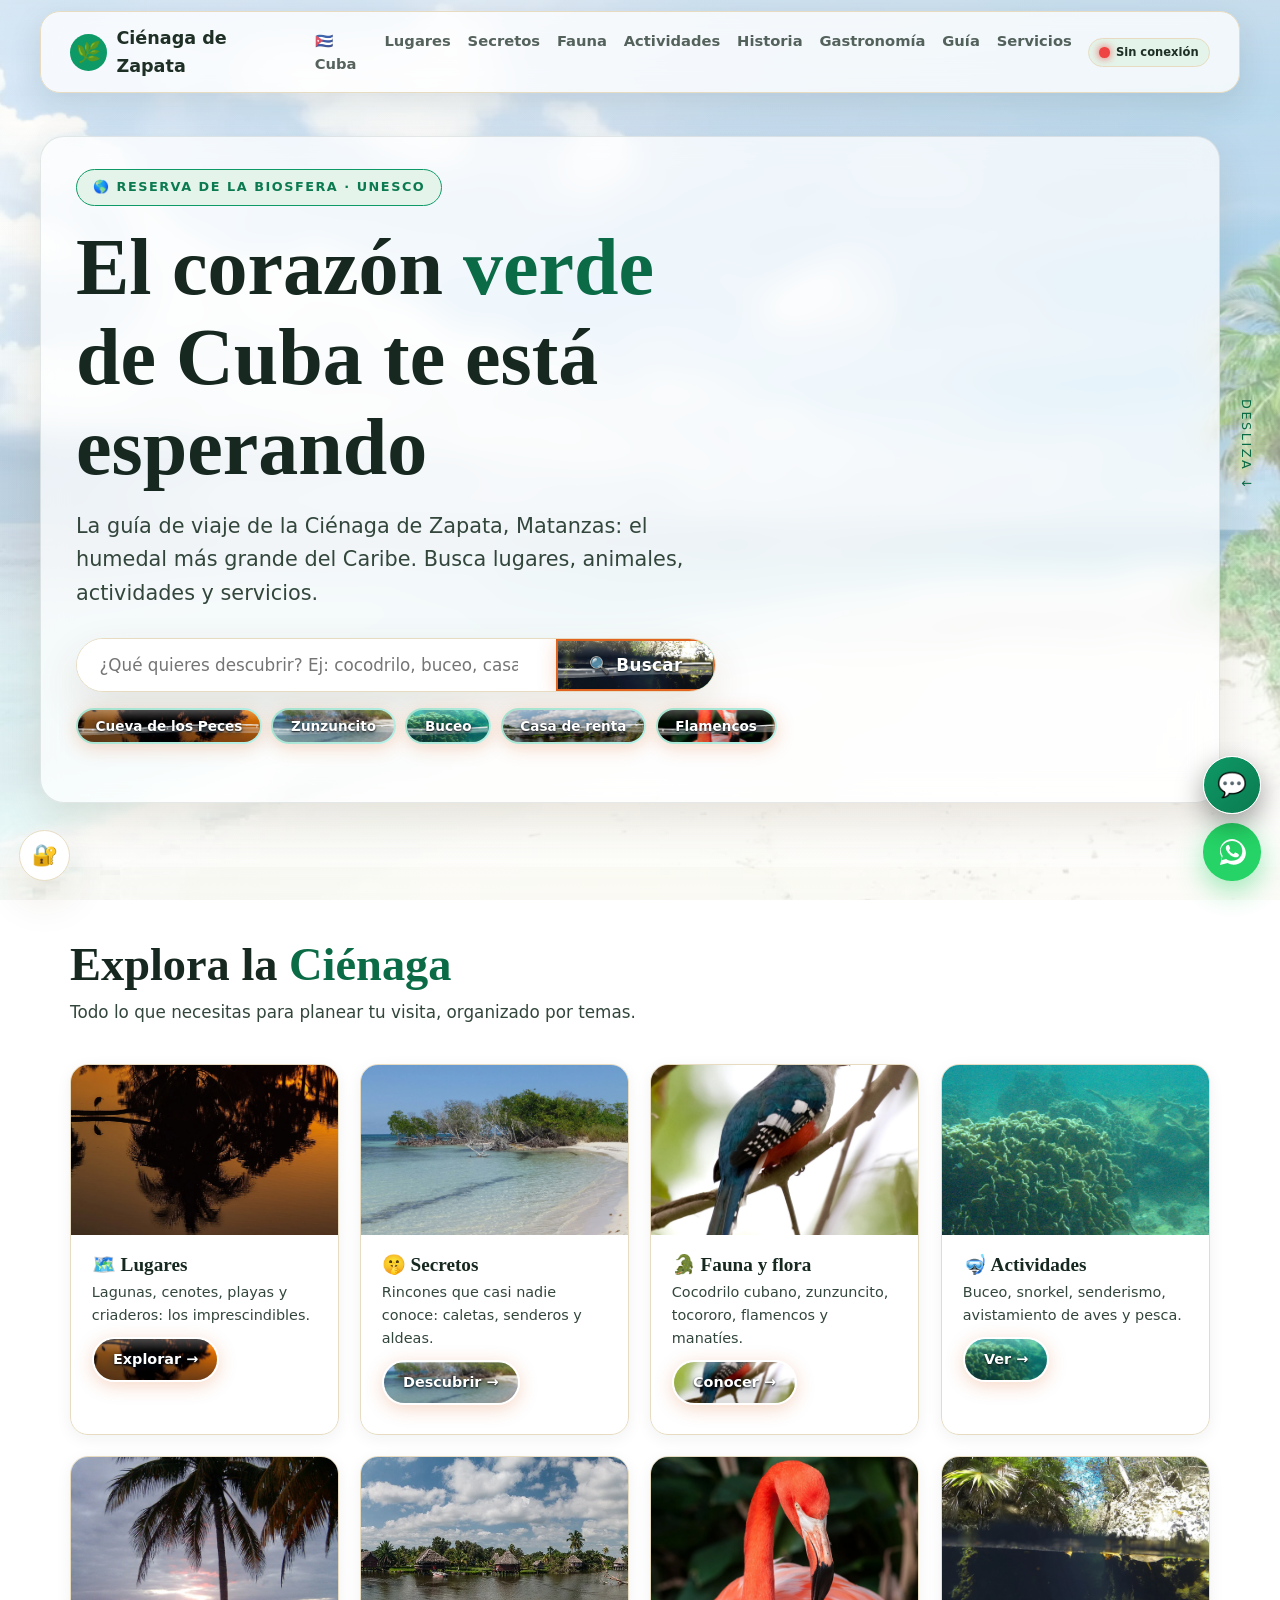
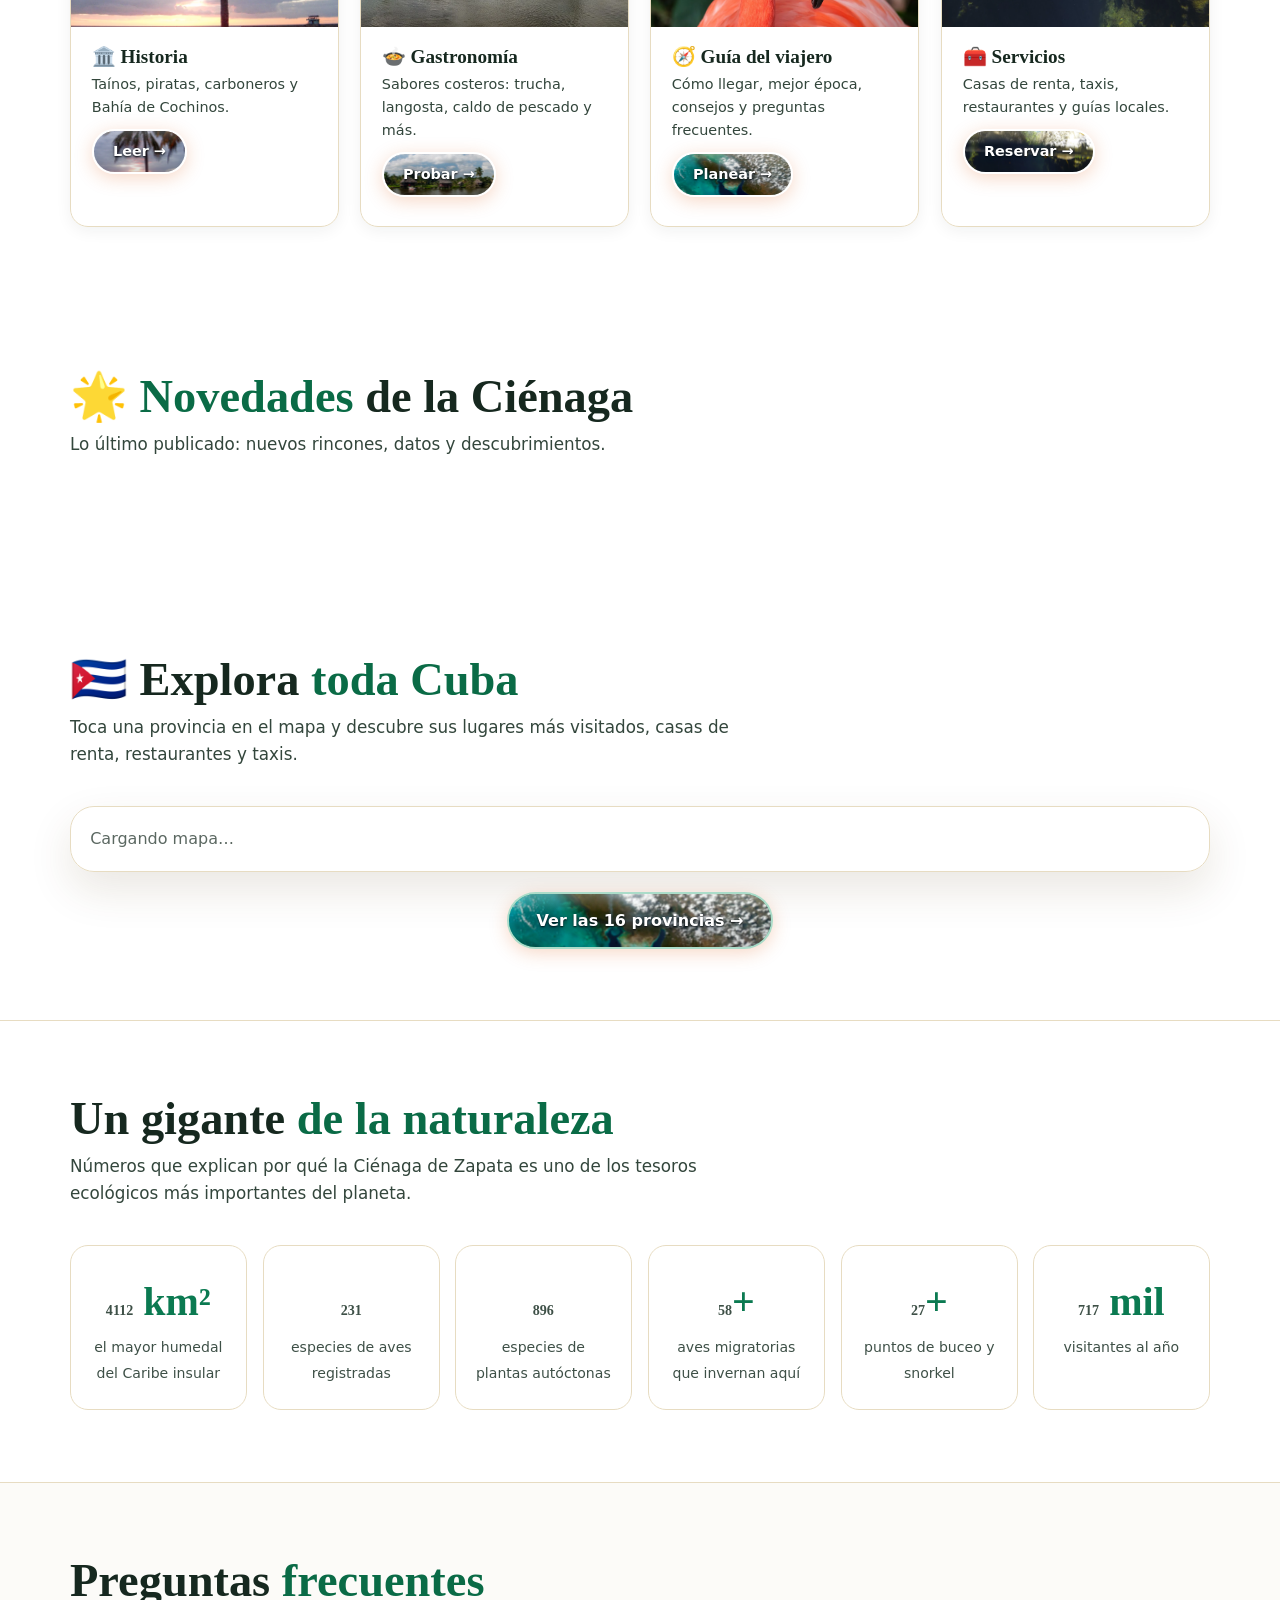
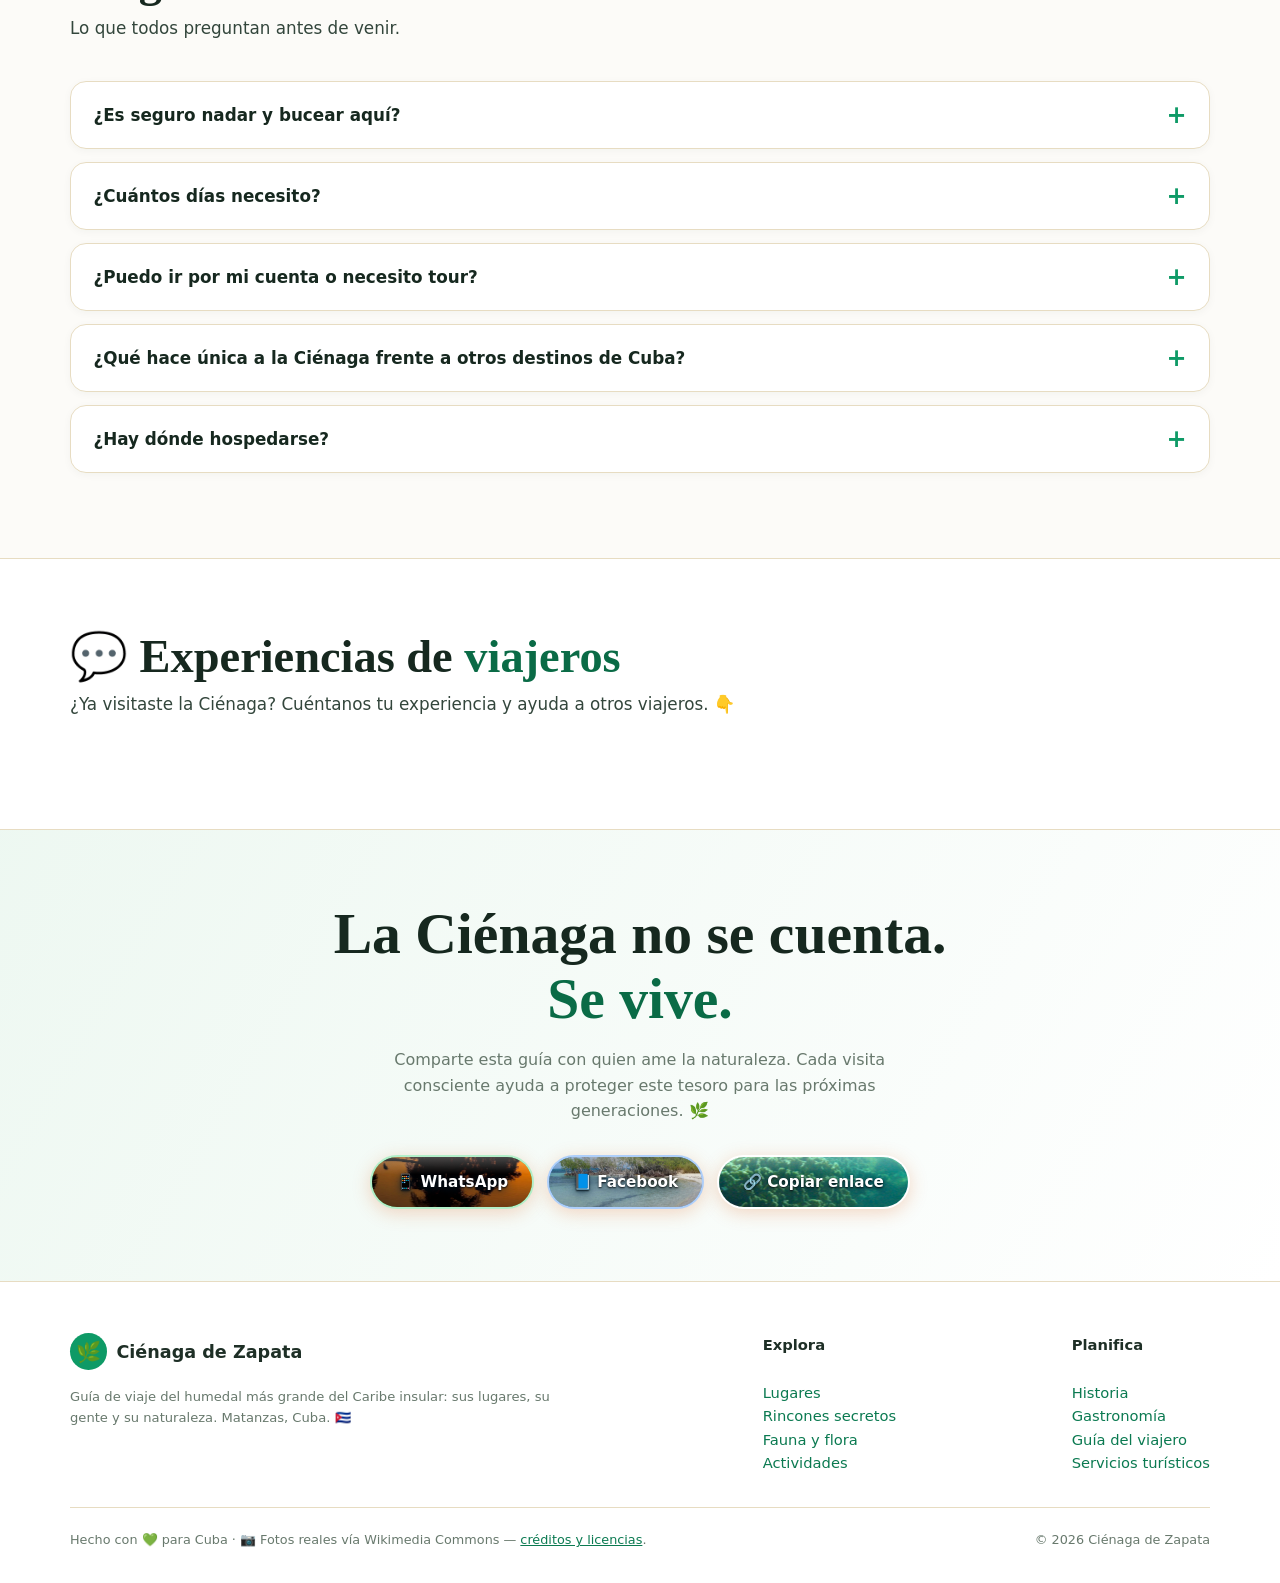
==== commit fc3a6388: "23" ====
--- a/index.html
+++ b/index.html
@@ -181,7 +181,7 @@
         <a href="servicios.html" style="text-decoration:none">Servicios turísticos</a></div>
     </div>
     <div class="foot-bottom">
-      <span>Hecho con 💚 para Cuba · Las imágenes son ilustraciones generadas con IA con fines promocionales.</span>
+      <span>Hecho con 💚 para Cuba · 📷 Fotos reales vía Wikimedia Commons — <a href="img/fotos-creditos.txt" style="color:inherit;text-decoration:underline">créditos y licencias</a>.</span>
       <span>© 2026 Ciénaga de Zapata</span>
     </div>
   </div>
